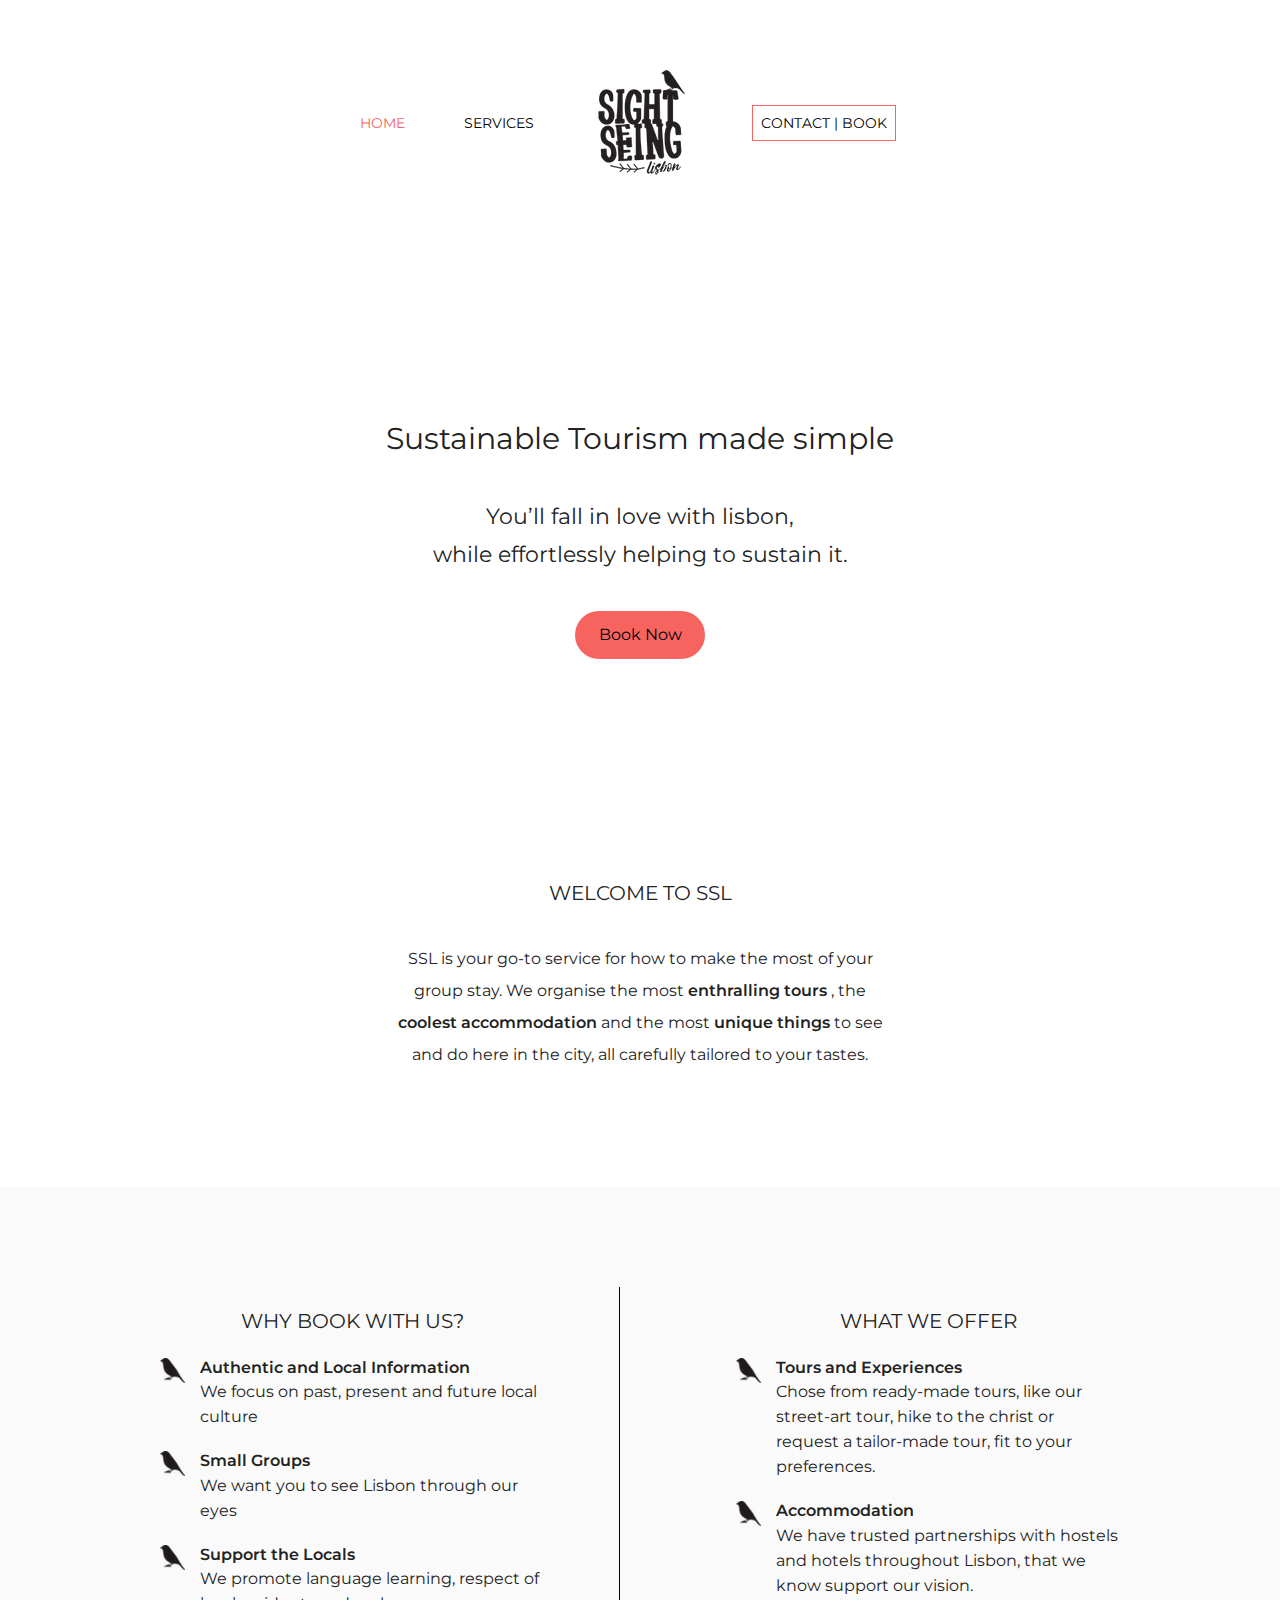
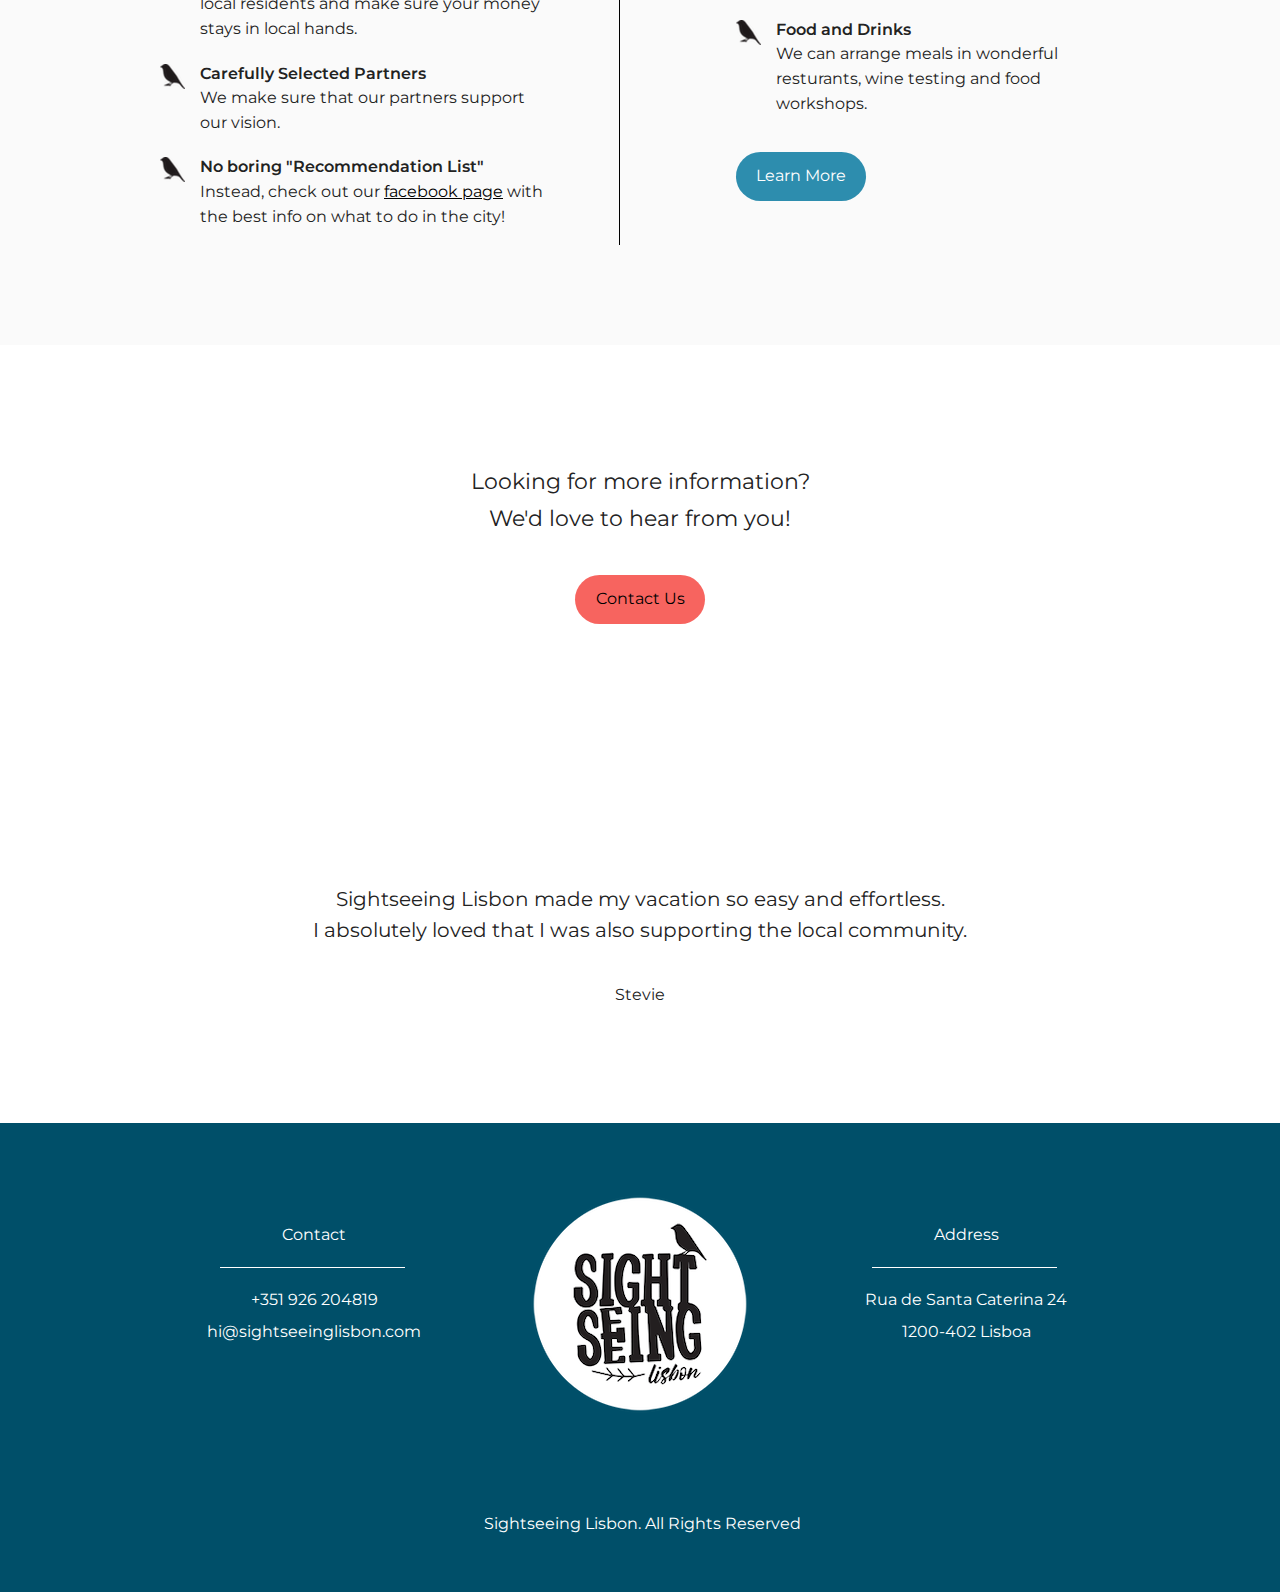
==== index.html @ 964df2d6 "added icons to unorderd lists and logo images" ====
<!doctype html>
<html class="no-js" lang="">

<head>
  <meta charset="utf-8">
  <title></title>
  <meta name="description" content="">
  <meta name="viewport" content="width=device-width, initial-scale=1">

  <link rel="manifest" href="site.webmanifest">
  <link rel="apple-touch-icon" href="icon.png">
  <!-- Place favicon.ico in the root directory -->

  <link rel="stylesheet" href="css/normalize.css">
  <link rel="stylesheet" href="css/main.css">

  <!-- Font Awesome -->
  <link rel="stylesheet" href="https://use.fontawesome.com/releases/v5.8.1/css/all.css" integrity="sha384-50oBUHEmvpQ+1lW4y57PTFmhCaXp0ML5d60M1M7uH2+nqUivzIebhndOJK28anvf" crossorigin="anonymous">

  <!-- Google Fonts -->
  <link href="https://fonts.googleapis.com/css?family=Montserrat" rel="stylesheet">

  <meta name="theme-color" content="#fafafa">
</head>

<body>
  <!--[if IE]>
    <p class="browserupgrade">You are using an <strong>outdated</strong> browser. Please <a href="https://browsehappy.com/">upgrade your browser</a> to improve your experience and security.</p>
  <![endif]-->



<div class="hero-area">

    <header class="mobile-header">
      <div class="content-wrapper">
        <figure>
        <a href="index.html">
          <img src="img/logo.png" alt="sightseeing-lisbon-logo">
        </a>
        </figure> 
        <div class="dropdown-menu">
          <input type="checkbox" id="menu"/>
          <label for="menu"><i class="fas fa-bars"></i></label>
        <nav class="menu-content">
          <ul>
            <li class="active"><a href="index.html">Home</a></li>
            <li><a href="services/index.html">Services</a></li>
            <li class="contact-book"><a href="contact/index.html">Contact | Book</a></li>
            <li class="social-icons"><a href="https://www.facebook.com/SSLisbon/" target="_blank"><i class="fab fa-facebook-square"></i></a> <a href="https://www.instagram.com/sightseeing_lisbon/" target="_blank"><i class="fab fa-instagram"></i></a></li>
          </ul>
        </nav>
      </div>
    </div>
    </header>

    <header class="desktop-header">
      <div class="content-wrapper">
      <nav>
        <ul>
          <li class="active"><a href="index.html">Home</a></li>
          <li><a href="services/index.html">Services</a></li>
          <figure>
          <li><a href="index.html"><img src="img/logo.png" alt="sightseeing-lisbon-logo"></a></li>
          </figure>
          <li class="contact-book"><a href="contact/index.html">Contact | Book</a></li>
          <li class="social-icons"><a href="https://www.facebook.com/SSLisbon/" target="_blank"><i class="fab fa-facebook-square"></i></a> <a href="https://www.instagram.com/sightseeing_lisbon/" target="_blank"><i class="fab fa-instagram"></i></a></li>
        </ul>
      </nav>
    </div>
    </header>

    <div class="hero-content">
      <div class="content-wrapper">
        <h1>Sustainable Tourism made simple </h1>
        <h2> You’ll fall in love with lisbon, </br> while effortlessly helping to sustain it.</h2>
        <a href="contact/index.html"><input type="button" class="contact-button" value="Book Now"></a>
      </div>
    </div>

</div> <!-- end of hero area -->


<main>

<section class="welcome">
  <div class="content-wrapper">
      <h3>Welcome to SSL</h3>
      <p>SSL is your go-to service for how to make the most of your group stay.
      We organise the most <span> enthralling tours </span>, the <span> coolest accommodation </span>
      and the most <span> unique things </span> to see and do here in the city,
      all carefully tailored to your tastes.
  </div>
</section>

<section class="about">
  <div class="content-wrapper">
    <div class="about-left">
      <h3>Why book with us?</h3>
      <ul class="about-features">
        <li class="bird-bullet">
          <h4>Authentic and Local Information</h4>
          <p>We focus on past, present and future local culture</p>
        </li>
        <li class="bird-bullet">
          <h4></span>Small Groups</h4>
          <p>We want you to see Lisbon through our eyes </p>
        </li>
        <li class="bird-bullet">
          <h4></span>Support the Locals</h4>
          <p>We promote language learning, respect of local residents and make sure your money stays in local hands. </p>
        </li>
        <li class="bird-bullet">
          <h4>Carefully Selected Partners</h4>
          <p>We make sure that our partners support our vision. </p>
        </li>
        <li class="bird-bullet">
          <h4>No boring "Recommendation List"</h4>
          <p>Instead, check out our <a href="https://www.facebook.com/SSLisbon/" target="_blank">facebook page</a> with the best info on what to do in the city! </p>
        </li>
      </ul> <!-- end of about features -->
    </div> <!-- end of about left side -->
    <div class="about-right">
      <h3>What we offer</h3>
      <div class="about-features">
        <div class="bird-bullet">
          <h4><span class="ssl-icon"></span>Tours and Experiences</h4>
          <p>Chose from ready-made tours, like our street-art tour, hike to the christ or
            request a tailor-made tour, fit to your preferences. </p>
        </div>
        <div class="bird-bullet">
          <h4><span class="ssl-icon"></span>Accommodation</h4>
          <p>We have trusted partnerships with hostels and hotels throughout Lisbon, that we know support our vision.   </p>
        </div>
        <div class="bird-bullet">
          <h4><span class="ssl-icon"></span>Food and Drinks</h4>
          <p>We can arrange meals in wonderful resturants, wine testing and food workshops. </p>
        </div>
      </div> <!-- end of about features -->
      <a href="services/index.html"><input type="button" class="more-button" value="Learn More"></a>
    </div> <!-- end of about right side -->
  </div> <!-- end of content wrapper -->
</section>

<section class="contact-us">
  <div class="content-wrapper">
    <h2>Looking for more information?</br>We'd love to hear from you!</h2>
    <a href="contact/index.html"><input type="button" class="contact-button" value="Contact Us"></a>
  </div>
</section>

<section class="review">
  <div class="content-wrapper">
    <p class="quotes"><i class="fas fa-quote-left"></i></p>
    <p>Sightseeing Lisbon made my vacation so easy and effortless. </br>
      I absolutely loved that I was also supporting the local community.</p>
    <p class="name">Stevie</p>
  </div>
</section>

</main>

  <footer>
    <div class="content-wrapper">
      <div class="footer-content">
        <address>
          <p> Contact </p>
          <div class="divider"></div>
          <p> +351 926 204819 </br> hi@sightseeinglisbon.com </br> <a href="https://www.facebook.com/SSLisbon/" target="_blank"><i class="fab fa-facebook-square"></i></a> <a href="https://www.instagram.com/sightseeing_lisbon/" target="_blank"><i class="fab fa-instagram"></i></a>
        </address>
        <figure>
          <img src="img/logoround.png" alt="ssl logo">
        </figure>
        <address>
          <p>Address</p>
          <div class="divider"></div>
          <p>Rua de Santa Caterina 24 </br> 1200-402 Lisboa</p>
        </address>
      </div> <!-- end of footer content -->
      <p><i class="far fa-copyright"></i>&nbsp;Sightseeing Lisbon. All Rights Reserved</p>
    </div> <!-- end of content wrapper -->
  </footer>


  <script src="js/vendor/modernizr-3.7.1.min.js"></script>
  <script src="https://code.jquery.com/jquery-3.3.1.min.js" integrity="sha256-FgpCb/KJQlLNfOu91ta32o/NMZxltwRo8QtmkMRdAu8=" crossorigin="anonymous"></script>
  <script>window.jQuery || document.write('<script src="js/vendor/jquery-3.3.1.min.js"><\/script>')</script>
  <script src="js/plugins.js"></script>
  <script src="js/main.js"></script>

  <!-- Google Analytics: change UA-XXXXX-Y to be your site's ID. -->
  <script>
    window.ga = function () { ga.q.push(arguments) }; ga.q = []; ga.l = +new Date;
    ga('create', 'UA-XXXXX-Y', 'auto'); ga('set','transport','beacon'); ga('send', 'pageview')
  </script>
  <script src="https://www.google-analytics.com/analytics.js" async defer></script>
</body>

</html>
---- css/main.css ----
/*! HTML5 Boilerplate v7.1.0 | MIT License | https://html5boilerplate.com/ */

/* main.css 1.0.0 | MIT License | https://github.com/h5bp/main.css#readme */
/*
 * What follows is the result of much research on cross-browser styling.
 * Credit left inline and big thanks to Nicolas Gallagher, Jonathan Neal,
 * Kroc Camen, and the H5BP dev community and team.
 */


/* ==========================================================================
   Base styles: opinionated defaults
   ========================================================================== */

   html {
    color: #222;
    font-size: 1em;
    line-height: 1.4;
}

/*
 * Remove text-shadow in selection highlight:
 * https://twitter.com/miketaylr/status/12228805301
 *
 * Vendor-prefixed and regular ::selection selectors cannot be combined:
 * https://stackoverflow.com/a/16982510/7133471
 *
 * Customize the background color to match your design.
 */

::-moz-selection {
    background: #b3d4fc;
    text-shadow: none;
}

::selection {
    background: #b3d4fc;
    text-shadow: none;
}

/*
 * A better looking default horizontal rule
 */

hr {
    display: block;
    height: 1px;
    border: 0;
    border-top: 1px solid #ccc;
    margin: 1em 0;
    padding: 0;
}

/*
 * Remove the gap between audio, canvas, iframes,
 * images, videos and the bottom of their containers:
 * https://github.com/h5bp/html5-boilerplate/issues/440
 */

audio,
canvas,
iframe,
img,
svg,
video {
    vertical-align: middle;
}

/*
 * Remove default fieldset styles.
 */

fieldset {
    border: 0;
    margin: 0;
    padding: 0;
}

/*
 * Allow only vertical resizing of textareas.
 */

textarea {
    resize: vertical;
}

/* ==========================================================================
   Browser Upgrade Prompt
   ========================================================================== */

.browserupgrade {
    margin: 0.2em 0;
    background: #ccc;
    color: #000;
    padding: 0.2em 0;
}




 /* ==========================================================================
   Author's custom styles
   ========================================================================== */


/** General Styles **/

html {
  font-size: 16px;
}

body {
  font-family: 'Montserrat', sans-serif;
  font-size: 1em;
}

ul {
list-style-type:;
}

a {
 text-decoration: none;
 color: #000;
}

h1 {
  font-size: 1.75em;
  font-weight: normal;

}

h2 {
  font-size: 1.25em;
  font-weight: normal;
  line-height: 1.6875;
}

h3 {
  font-size: 1.125em;
  text-transform: uppercase;
  font-weight: normal;
}

h4 {
  font-size: 1em;
  font-weight: 600;
}

p {
  font-size: 1em;
  line-height: 1.5625;
}

address {
  font-style: normal;
}

.content-wrapper {
  width: 90%;
  margin: 50px 0;
}

.about,
.services,
.send-request,
.contact-information,
.tours-left {
  background: #fafafa;
}


.fa-facebook-square {
  margin-right: 5px;
}

/* Buttons */

.more-button {
  width: 130px;
  padding: 15px 0;
  margin-top: 20px;
  background-color: #2D8DAE;
  font-size: 1em;
  color: #fff;
  border: none;
  text-align: center;
  border-radius: 50px;
  cursor: pointer;
}

.contact-button {
  width: 130px;
  padding: 15px 0;
  margin-top: 20px;
  background-color: #F7645F;
  font-size: 1em;
  color: #000;
  border: none;
  text-align: center;
  border-radius: 50px;
  cursor: pointer;
}

/* -------------------- Base Header - Footer Styles -------------------- */

/* Header */

header {
  font-size: .875em;
  text-transform: uppercase;
}

.active a {
  color: #F7645F;
}

.contact-book a {
  border: .5px solid #F7645F;
  padding: 5px;
}

/* Mobile Header - Toggle Menu */


.mobile-header {
  display: flex;
  justify-content: center;
}

.mobile-header .content-wrapper {
  display: flex;
  justify-content: space-between;
  align-items: flex-start;
  flex-flow: row nowrap;
  width: 90%;
  margin-top:10px;
}

.menu-content {
  max-height: 0;
  overflow: hidden;
}

.dropdown-menu {
  width: 300px;
  text-align: right;
  padding-right: 40px;
}

.dropdown-menu ul {
  list-style-type: none;
  padding: 0;
  padding-right: 40px;
}

.dropdown-menu li {
  display:block;
  padding: 10px;
}

.dropdown-menu a {
  text-decoration: none;
}

.dropdown-menu label{
  font-size: 1.5em;
  margin-top: 40px;
  margin-right: 40px;
  display: block;
  cursor: pointer;
}

input#menu {
  display: none;
}

 /* Toggle Effect */

 input:checked ~ .menu-content {
   max-height: 100%;
 }


/* Desktop Header */

.desktop-header {
  display: none;
}

/* Footer */

footer figure {
  display: none;
}

footer {
  display: flex;
  justify-content: center;
  background-color: #004F69;

}

footer .content-wrapper {
  text-align: center;
  display: flex;
  align-items: center;
  flex-direction: column;
  margin: 40px 0;
}


footer .content-wrapper .footer-content {
  padding-bottom: 50px;
}

footer .content-wrapper p,
footer .content-wrapper i {
  color: #fff;
}

footer .content-wrapper address {
  margin-bottom: 40px;
}

footer .content-wrapper address p {
  line-height: 2;
}

footer .content-wrapper .footer-content .divider {
  background: #fff;
  height: 1px;
  width: 55%;
  margin-left: 47px;
}



/* -------------------- Mobile Styles - Homepage -------------------- */

/* Hero Area */

.hero-area {

}

.hero-area .hero-content{
  display: flex;
  justify-content: center;
}

.hero-area .hero-content .content-wrapper {
  display: flex;
  justify-content: center;
  align-items: center;
  flex-direction: column;
  text-align: center;
}

/* Welcome Area */


.welcome {
  display: flex;
  justify-content: center;
}

.welcome .content-wrapper {
  display: flex;
  justify-content: center;
  align-items: center;
  flex-flow: row wrap;
  text-align: center;
}

.welcome p {
  font-size: 1em;
  line-height: 2;
}

.welcome p span {
  font-weight: 600;
}

/* About */

.about {
  display: flex;
  justify-content: center;
}

.about .content-wrapper {
  display: flex;
  justify-content: center;
  align-items: flex-start;
  flex-flow: row wrap;
}

.about-features {
  padding-left: 0;
}
.about h3 {
  text-align: center;
}

.about h4 {
  margin-bottom: 0;
}

.about p {
  margin-top: 0;
}

.about p a {
  text-decoration: underline;
}

.about ul {
  list-style-type: none;
}

.about .bird-bullet {
  background: url("../img/ssl-icon.png") no-repeat left 1px;
  padding-left: 40px;
}

/* Contac Us */

.contact-us {
  display: flex;
  justify-content: center;
}

.contact-us .content-wrapper {
  display: flex;
  align-items: center;
  flex-flow: column;
  text-align: center;
}


/* Review */

.review {
  display: flex;
  justify-content: center;
}

.review .content-wrapper{
  display: flex;
  align-items: center;
  flex-flow: column wrap;
  text-align: center;
}

.review .name {
  font-size: .9em;
}

/* ==========================================================================
  Services Page
  ========================================================================== */

  /* Top Section GENERAL*/

.introduction {
  display: flex;
  justify-content: center;
}

.introduction .content-wrapper {
  display: flex;
  justify-content: center;
  align-items: center;
  flex-flow: column;
  text-align: center;
}

.introduction p,
.introduciton h3 {
  line-height: 2em;
}

  /* Top Section Services */

.introduction .content-wrapper h3,
.introduction .content-wrapper p {
  margin: 0;
}

.introduction .content-wrapper p span {
  font-weight: 600;
}


/* Services */

.services {
  display: flex;
  justify-content: center;
}

.services .content-wrapper {
  display: flex;
  justify-content: flex-start;
  align-items: flex-start;
  flex-direction: column;
}

/* Tours & Experiences */

#tours-start {
  text-align: center;
  margin-top: 50px;
}

.tours {
  display: flex;
  justify-content: center;
}

.tours .tour-features {
  display: flex;
  flex-flow: row wrap;
}

.tours .features-item {
  width: 100%;
}

.tours .features-item ul {
  margin-left: -20px;
}

/* Send Request */

.send-request {
  display: flex;
  justify-content: center;
  margin-bottom: 100px;
}

.send-request .content-wrapper {
  display: flex;
  justify-content: center;
  align-items: center;
  flex-direction: column;
  text-align: center;
  line-height: 2em;
}

.send-request h3 {
  text-transform: none;
}

  /* ==========================================================================
    Contact Page
    ========================================================================== */

/* Top Section */

.introduction .content-wrapper .contact-cta p {
  margin-bottom: 40px;
}


.introduction .content-wrapper .contact-instructions {
  text-align: left;
}

.introduction .content-wrapper .contact-instructions p {
  font-weight: 600;
  line-height: normal;
}

/* Contact Information */

.contact-information {
  display: flex;
  justify-content: center;
  margin-bottom: 100px;
}
.contact-information .content-wrapper {
  display: flex;
  justify-content: center;
  align-items: center;
  flex-direction: column;

}

.contact-information address {
}

address .mail,
address .social {
  text-align: center;
  margin-bottom: 20px;
}

address .phone {
  text-align: center;

}

address .contact-divider {
    background: black;
    height: 1px;
    width: 50%;
    margin: 10px 0 20px 0;

}




 /* ==========================================================================
   Helper classes
   ========================================================================== */

/*
 * Hide visually and from screen readers
 */

 .hidden {
  display: none !important;
}

/*
* Hide only visually, but have it available for screen readers:
* https://snook.ca/archives/html_and_css/hiding-content-for-accessibility
*
* 1. For long content, line feeds are not interpreted as spaces and small width
*    causes content to wrap 1 word per line:
*    https://medium.com/@jessebeach/beware-smushed-off-screen-accessible-text-5952a4c2cbfe
*/

.visuallyhidden {
  border: 0;
  clip: rect(0 0 0 0);
  height: 1px;
  margin: -1px;
  overflow: hidden;
  padding: 0;
  position: absolute;
  width: 1px;
  white-space: nowrap; /* 1 */
}

/*
* Extends the .visuallyhidden class to allow the element
* to be focusable when navigated to via the keyboard:
* https://www.drupal.org/node/897638
*/

.visuallyhidden.focusable:active,
.visuallyhidden.focusable:focus {
  clip: auto;
  height: auto;
  margin: 0;
  overflow: visible;
  position: static;
  width: auto;
  white-space: inherit;
}

/*
* Hide visually and from screen readers, but maintain layout
*/

.invisible {
  visibility: hidden;
}

/*
* Clearfix: contain floats
*
* For modern browsers
* 1. The space content is one way to avoid an Opera bug when the
*    `contenteditable` attribute is included anywhere else in the document.
*    Otherwise it causes space to appear at the top and bottom of elements
*    that receive the `clearfix` class.
* 2. The use of `table` rather than `block` is only necessary if using
*    `:before` to contain the top-margins of child elements.
*/

.clearfix:before,
.clearfix:after {
  content: " "; /* 1 */
  display: table; /* 2 */
}

.clearfix:after {
  clear: both;
}


/* ==========================================================================
   EXAMPLE Media Queries for Responsive Design.
   These examples override the primary ('mobile first') styles.
   Modify as content requires.
   ========================================================================== */



   @media only screen and (min-width: 768px) {

   /*General Styles*/

.mobile-header {
  display: none;
}

.content-wrapper {
  max-width: 640px;
  margin: 100px 0;
}

.desktop-header {
  display: flex;
  justify-content: center;
}

.desktop-header .content-wrapper nav ul {
  list-style-type: none;
  display: flex;
  justify-content: space-between;
}

.contact-book a {
  padding: 8px;
}

header nav ul figure{
  margin: -50px 0 0 0;
}

footer figure {
  display: flex;
  width: 10%;
  justify-content: center;
}

footer .content-wrapper .footer-content {
  display: flex;
  flex-direction: row;
  justify-content: space-between;
  width: 100%;
}

footer .content-wrapper address {
  margin-bottom: 0;
  width: 35%;
}

    /* Welcome Area */

.welcome .content-wrapper {
  width: 60%;
}

.about .content-wrapper {
  justify-content: space-between;
}

    /* About */

.about .content-wrapper .about-left,
.about .content-wrapper .about-right {
  width: 40%;
}

.about .content-wrapper .about-left {
  border-right: 1px solid black;
  padding-right: 55px;
}



/* ==========================================================================
  Services Page
========================================================================== */


/* Introduction */

.introduction .content-wrapper {
   width: 60%;
}

/* Tours & Experiences */

.tours .content-wrapper {
  display: flex;
  justify-content: space-between;
  align-items: center;
  flex-flow: row;
  margin: 50px;
}

.tours-left .content-wrapper figure {
  order: 2;
}

.tours .content-wrapper figure {
  width: 50%;
}

.tours .content-wrapper .tour-description {
  width: 50%;
}



/* ==========================================================================
  Contact Page
========================================================================== */


/* Contact Information */

.contact-information .content-wrapper {
  justify-content: space-between;
  align-items: center;
  flex-direction: row;
}


address .mail,
address .social,
address .phone {
  display: flex;
  justify-content: center;
  align-items: center;
  flex-direction: column;
  margin: 0;
  width: 33%;
}

address .mail,
address .social {
  border-right: 1px solid black;
}

address .mail p {
  font-size: .8em;
}

address .contact-divider {
  display: none;
}


}

   @media only screen and (min-width: 1200px) {

/* General */

   .content-wrapper {
     max-width: 960px;
   }


   h1 {
     font-size: 1.875em;
   }

   h2 {
     font-size: 1.375em;
   }

   h3 {
     font-size: 1.25em;
   }

   /*Header*/

   .desktop-header .content-wrapper {
     width: 50%;
   }

   /* Footer */

   footer figure {
     width: 30%;
   }

   footer .content-wrapper address {
     margin-top: 40px;
   }

   footer .content-wrapper .footer-content .divider {
     background: #fff;
     height: 1px;
     width: 60%;
     margin-left: 60px;
   }


  /* Welcome Area */

  .welcome .content-wrapper {
    width: 40%;
  }


  /* about */


.about .content-wrapper .about-left {
  border-right: 1px solid black;
  padding-right: 75px;
}


 /*Contact Us */

 .contact-us h2 {
   font-size: 1.375em;
 }

  /*Review */

  .review p {
    font-size: 1.25em;
  }

  .review .name {
    font-size: 1em;
  }

/* ==========================================================================
  Services Page
  ========================================================================== */

  /* Introduction */

  .introduction .content-wrapper {
     width: 40%;
  }

  .introduciton p,
  .introduction h3 {
    line-height: 2em;
  }

  .tours .features-item {
    width: 30%;
  }


  /* ==========================================================================
    Contact Page
  ========================================================================== */

  address .mail p {
    font-size: 1em;
  }













   }














@media print,
       (-webkit-min-device-pixel-ratio: 1.25),
       (min-resolution: 1.25dppx),
       (min-resolution: 120dpi) {
    /* Style adjustments for high resolution devices */
}


/* ==========================================================================
   Print styles.
   Inlined to avoid the additional HTTP request:
   https://www.phpied.com/delay-loading-your-print-css/
   ========================================================================== */

   @media print {
    *,
    *:before,
    *:after {
        background: transparent !important;
        color: #000 !important; /* Black prints faster */
        -webkit-box-shadow: none !important;
        box-shadow: none !important;
        text-shadow: none !important;
    }

    a,
    a:visited {
        text-decoration: underline;
    }

    a[href]:after {
        content: " (" attr(href) ")";
    }

    abbr[title]:after {
        content: " (" attr(title) ")";
    }

    /*
     * Don't show links that are fragment identifiers,
     * or use the `javascript:` pseudo protocol
     */

    a[href^="#"]:after,
    a[href^="javascript:"]:after {
        content: "";
    }

    pre {
        white-space: pre-wrap !important;
    }
    pre,
    blockquote {
        border: 1px solid #999;
        page-break-inside: avoid;
    }

    /*
     * Printing Tables:
     * http://css-discuss.incutio.com/wiki/Printing_Tables
     */

    thead {
        display: table-header-group;
    }

    tr,
    img {
        page-break-inside: avoid;
    }

    p,
    h2,
    h3 {
        orphans: 3;
        widows: 3;
    }

    h2,
    h3 {
        page-break-after: avoid;
    }
}
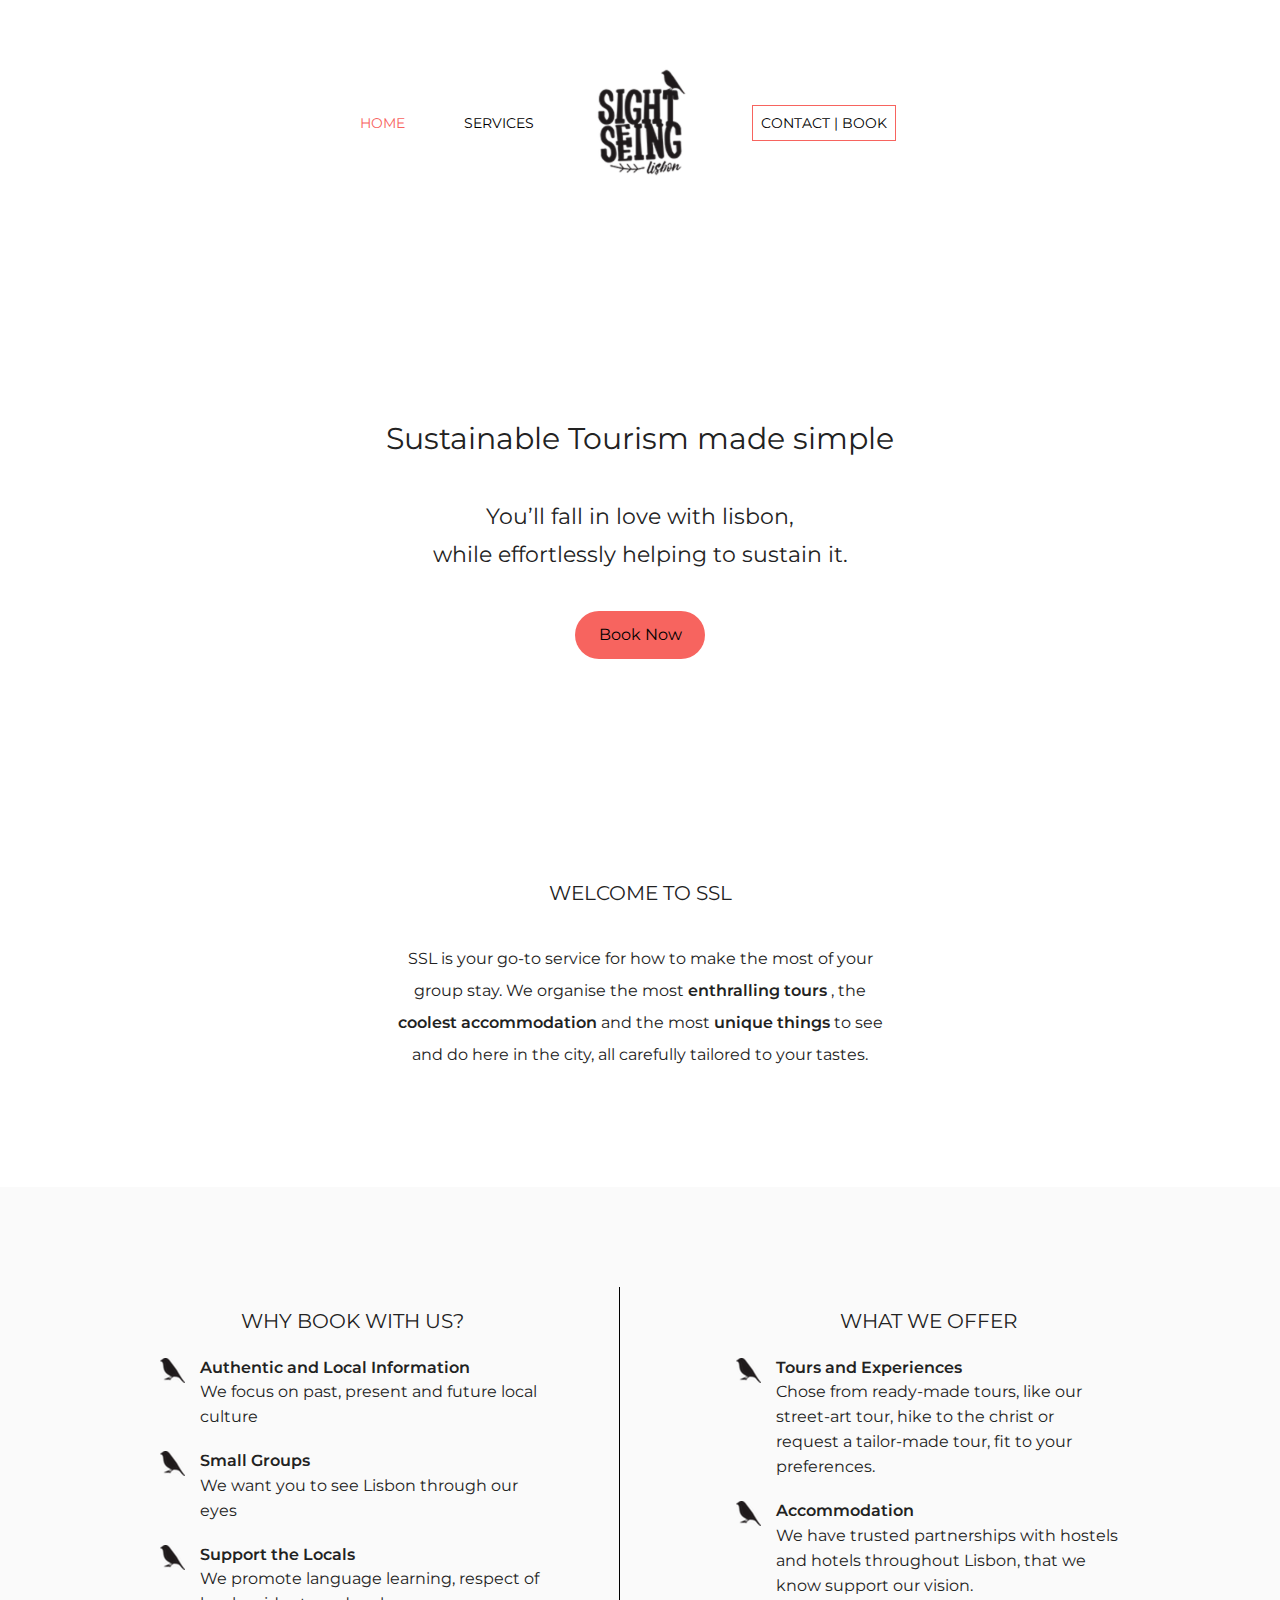
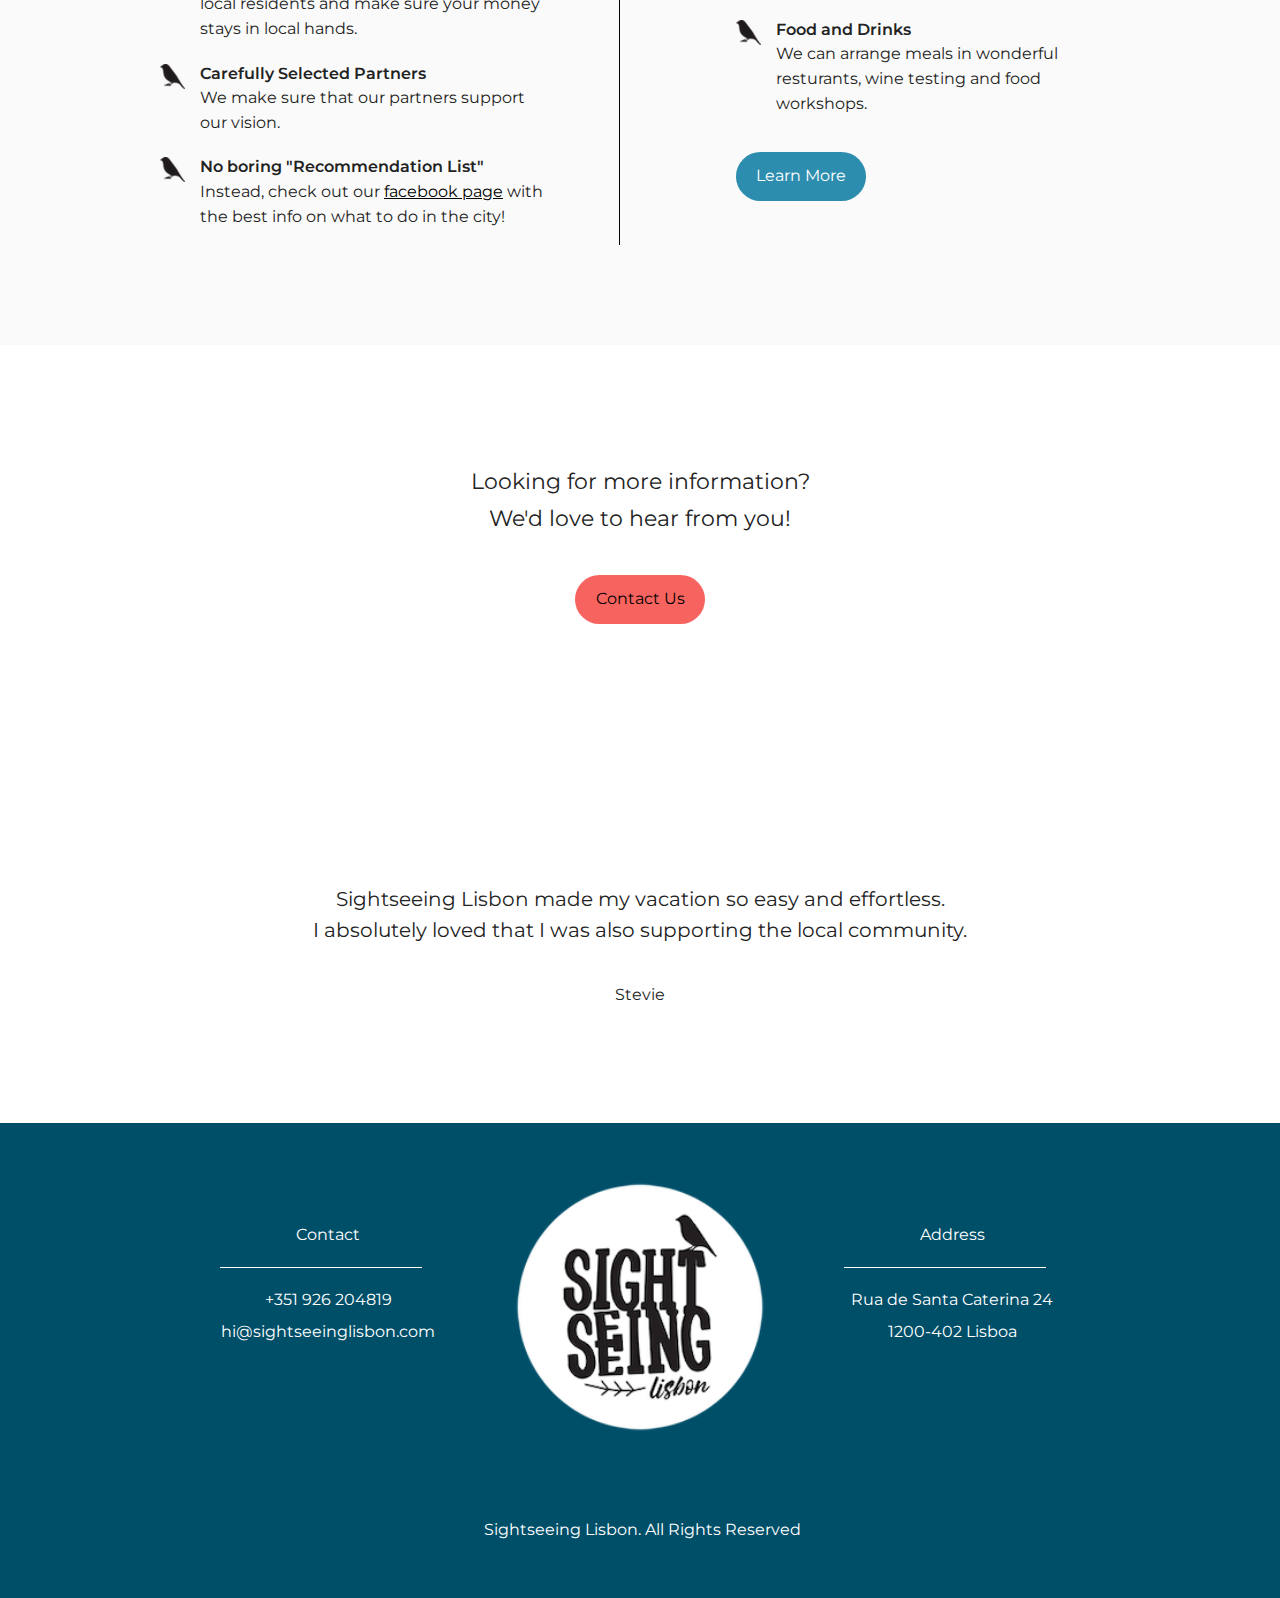
==== commit 6e936cf3: "added images on services page" ====
--- a/index.html
+++ b/index.html
@@ -34,11 +34,9 @@
 
     <header class="mobile-header">
       <div class="content-wrapper">
-        <figure>
         <a href="index.html">
           <img src="img/logo.png" alt="sightseeing-lisbon-logo">
         </a>
-        </figure> 
         <div class="dropdown-menu">
           <input type="checkbox" id="menu"/>
           <label for="menu"><i class="fas fa-bars"></i></label>
@@ -60,9 +58,7 @@
         <ul>
           <li class="active"><a href="index.html">Home</a></li>
           <li><a href="services/index.html">Services</a></li>
-          <figure>
           <li><a href="index.html"><img src="img/logo.png" alt="sightseeing-lisbon-logo"></a></li>
-          </figure>
           <li class="contact-book"><a href="contact/index.html">Contact | Book</a></li>
           <li class="social-icons"><a href="https://www.facebook.com/SSLisbon/" target="_blank"><i class="fab fa-facebook-square"></i></a> <a href="https://www.instagram.com/sightseeing_lisbon/" target="_blank"><i class="fab fa-instagram"></i></a></li>
         </ul>
--- a/css/main.css
+++ b/css/main.css
@@ -168,6 +168,13 @@
   background: #fafafa;
 }
 
+img {
+  width: 100%;
+}
+
+figure {
+  margin:0;
+}
 
 .fa-facebook-square {
   margin-right: 5px;
@@ -233,7 +240,8 @@
   align-items: flex-start;
   flex-flow: row nowrap;
   width: 90%;
-  margin-top:10px;
+  margin-top:30px;
+  margin-bottom: 30px;
 }
 
 .menu-content {
@@ -251,6 +259,7 @@
   list-style-type: none;
   padding: 0;
   padding-right: 40px;
+  width: 100%;
 }
 
 .dropdown-menu li {
@@ -264,8 +273,8 @@
 
 .dropdown-menu label{
   font-size: 1.5em;
-  margin-top: 40px;
-  margin-right: 40px;
+  margin-top: 30px;
+  margin-right: 10px;
   display: block;
   cursor: pointer;
 }
@@ -278,6 +287,11 @@
 
  input:checked ~ .menu-content {
    max-height: 100%;
+ }
+
+ .mobile-header img {
+   width: 70px;
+   margin-left: 40px;
  }
 
 
@@ -491,7 +505,6 @@
   font-weight: 600;
 }
 
-
 /* Services */
 
 .services {
@@ -506,6 +519,14 @@
   flex-direction: column;
 }
 
+.services figure {
+  width: 100%;
+  display: flex;
+  justify-content: center;
+  align-items: center;
+  margin-top: 50px;
+}
+
 /* Tours & Experiences */
 
 #tours-start {
@@ -529,6 +550,13 @@
 
 .tours .features-item ul {
   margin-left: -20px;
+}
+
+.tours figure {
+  display: flex;
+  justify-content: center;
+  align-items: center;
+  width: 100%;
 }
 
 /* Send Request */
@@ -729,14 +757,14 @@
   padding: 8px;
 }
 
-header nav ul figure{
-  margin: -50px 0 0 0;
+.desktop-header img{
+  width: 100px;
+  margin-top: -50px;
 }
 
 footer figure {
-  display: flex;
-  width: 10%;
-  justify-content: center;
+  display: flex; 
+  width: 30%;
 }
 
 footer .content-wrapper .footer-content {
@@ -786,27 +814,35 @@
    width: 60%;
 }
 
+/* Services */
+
+.services figure {
+  width: 50%;
+}
+
 /* Tours & Experiences */
 
 .tours .content-wrapper {
   display: flex;
   justify-content: space-between;
-  align-items: center;
-  flex-flow: row;
+  align-items: flex-start;
+  flex-flow: row wrap;
   margin: 50px;
+}
+
+.tours .content-wrapper figure {
+  width: 45%;
+  margin-top: 18px;
 }
 
 .tours-left .content-wrapper figure {
   order: 2;
 }
 
-.tours .content-wrapper figure {
-  width: 50%;
-}
-
 .tours .content-wrapper .tour-description {
   width: 50%;
 }
+
 
 
 
@@ -876,6 +912,10 @@
 
    .desktop-header .content-wrapper {
      width: 50%;
+   }
+
+   header figure {
+     width: 15%;
    }
 
    /* Footer */
@@ -943,10 +983,22 @@
     line-height: 2em;
   }
 
+  .services .content-wrapper {
+    flex-direction: row;
+    justify-content: space-between;
+  }
+
+  .services .services-item {
+    width: 30%;
+  }
+
+  .services figure {
+    width: 100%;
+  }
+
   .tours .features-item {
     width: 30%;
   }
-
 
   /* ==========================================================================
     Contact Page
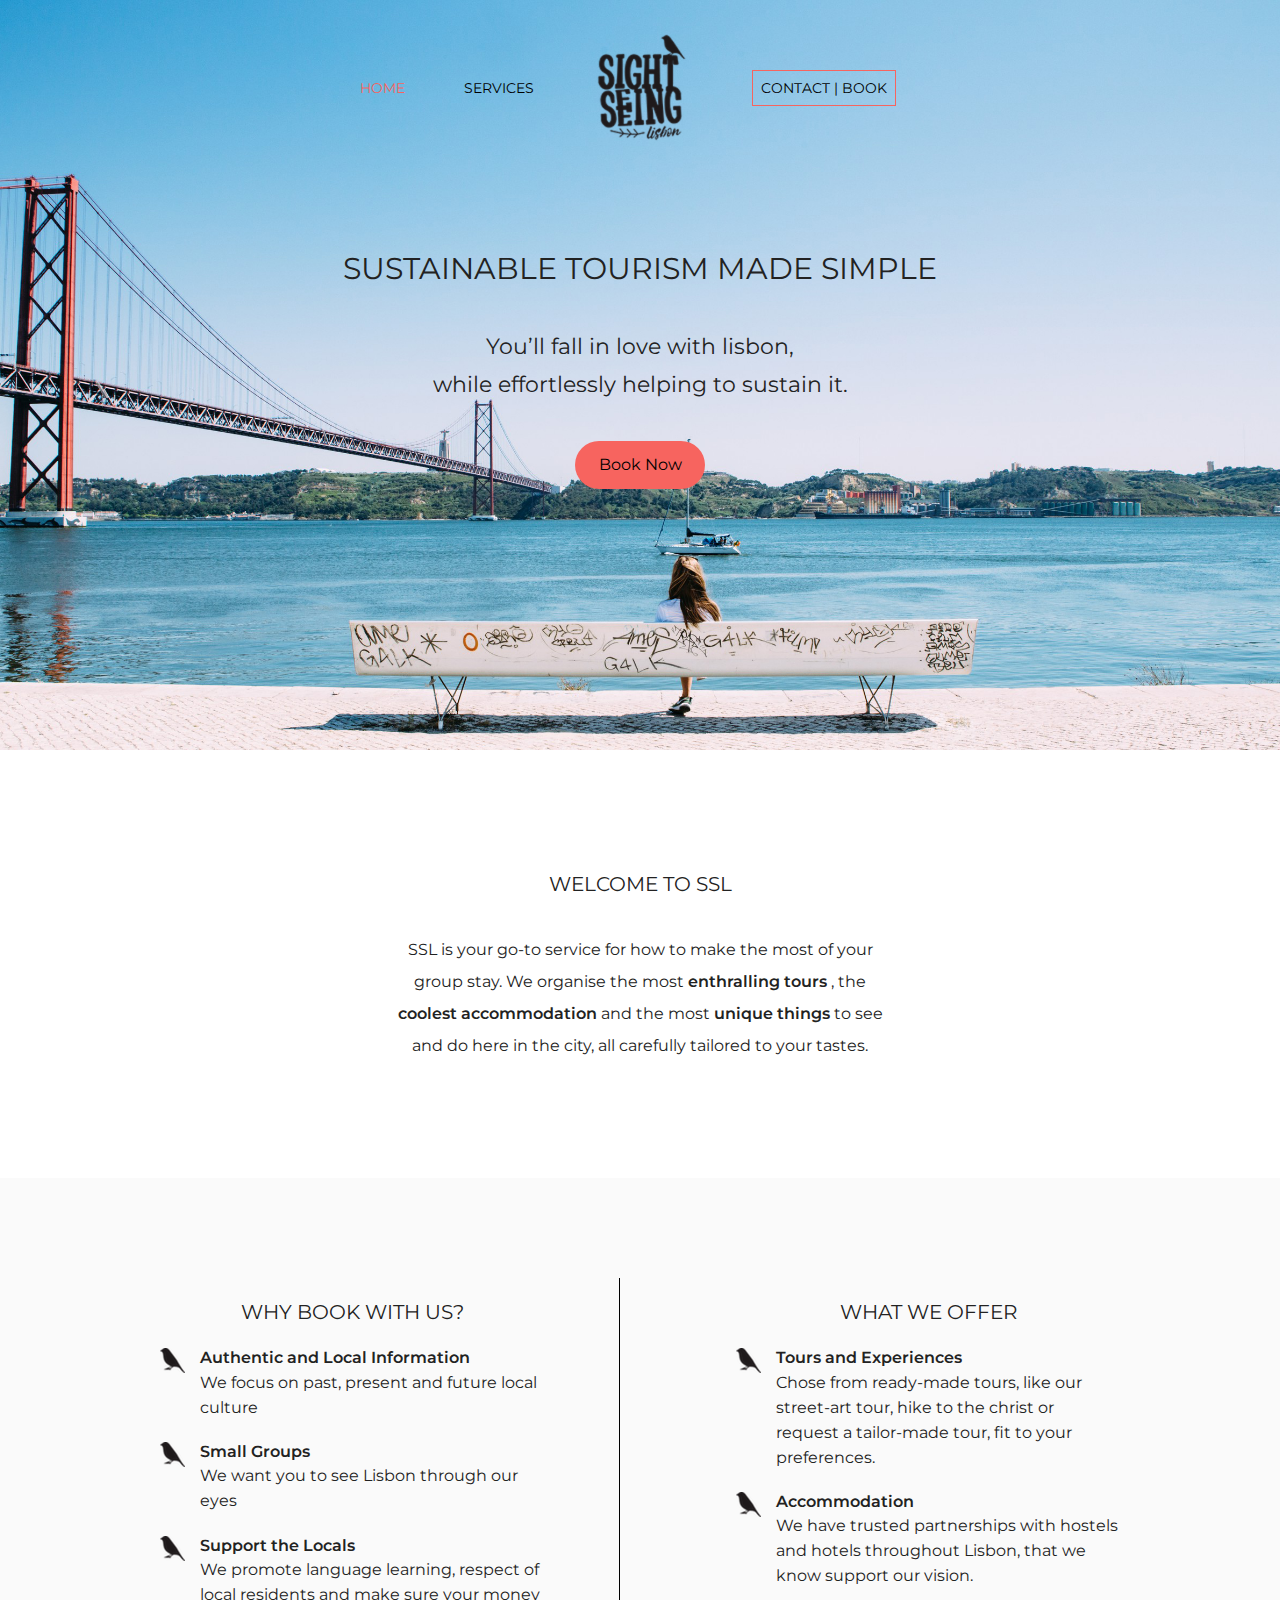
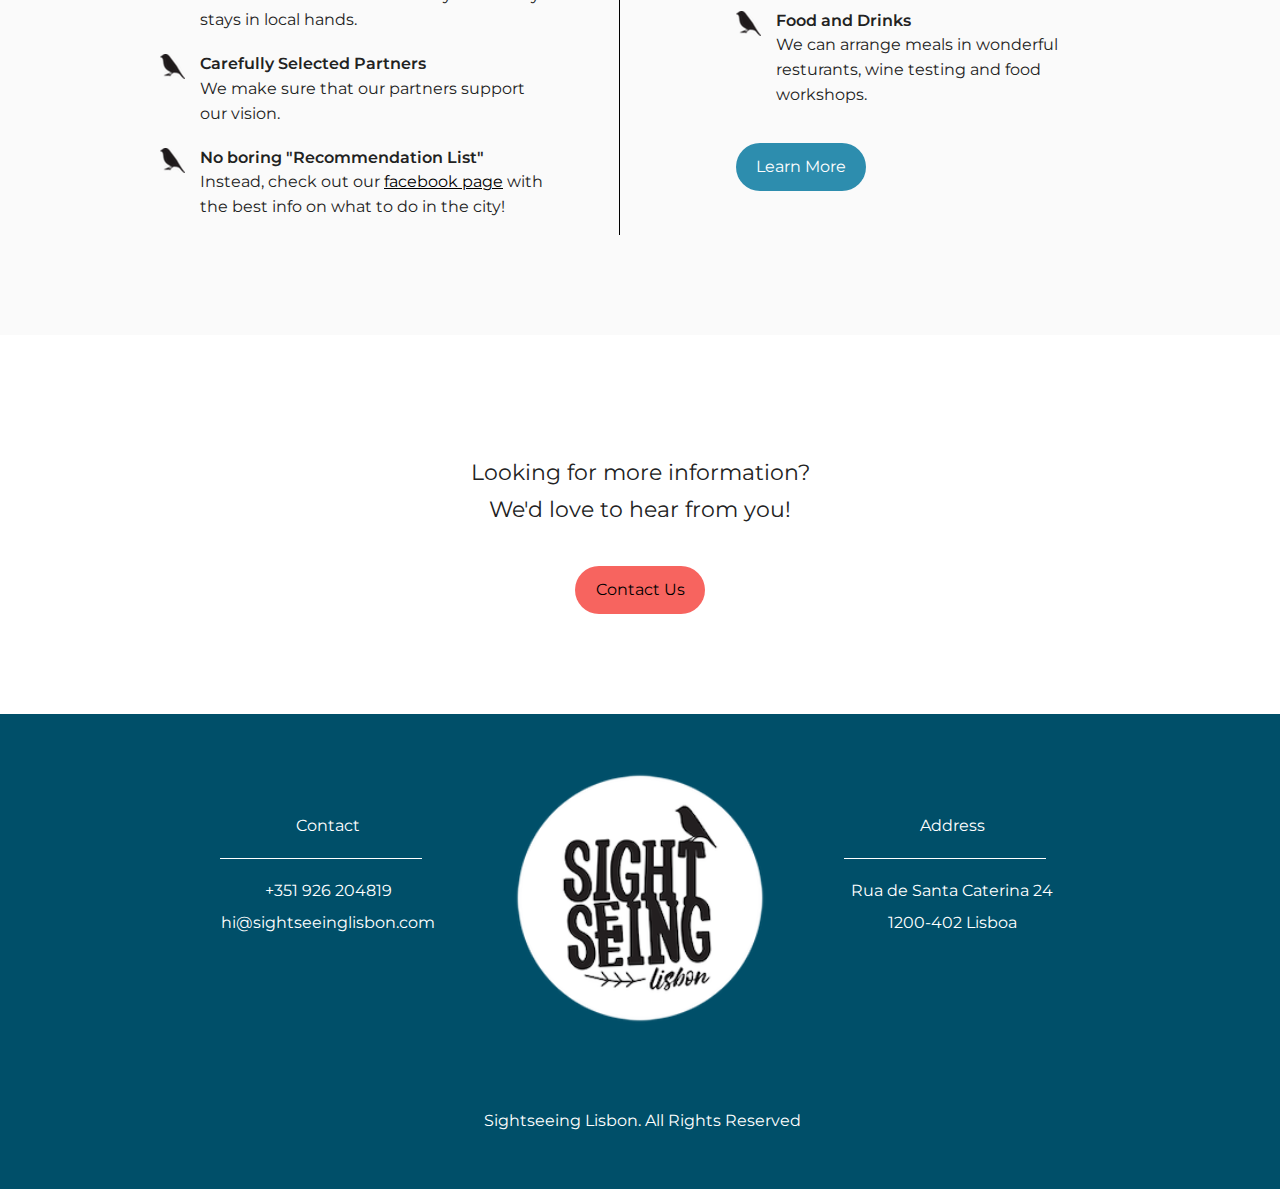
==== commit 1300d127: "added contact form" ====
--- a/index.html
+++ b/index.html
@@ -145,6 +145,8 @@
   </div>
 </section>
 
+<!-- Review Section (to be added later)
+
 <section class="review">
   <div class="content-wrapper">
     <p class="quotes"><i class="fas fa-quote-left"></i></p>
@@ -153,6 +155,8 @@
     <p class="name">Stevie</p>
   </div>
 </section>
+
+--> 
 
 </main>
 
--- a/css/main.css
+++ b/css/main.css
@@ -126,6 +126,7 @@
 h1 {
   font-size: 1.75em;
   font-weight: normal;
+  text-transform: uppercase;
 
 }
 
@@ -178,6 +179,11 @@
 
 .fa-facebook-square {
   margin-right: 5px;
+}
+
+.fa-facebook-square,
+.fa-instagram {
+  font-size: 1.3em;
 }
 
 /* Buttons */
@@ -241,7 +247,7 @@
   flex-flow: row nowrap;
   width: 90%;
   margin-top:30px;
-  margin-bottom: 30px;
+  margin-bottom: 50px;
 }
 
 .menu-content {
@@ -354,7 +360,9 @@
 /* Hero Area */
 
 .hero-area {
-
+  background: url("../img/hero-background.jpg") center no-repeat #fafafa;
+  background-size: cover;
+  height: 750px;
 }
 
 .hero-area .hero-content{
@@ -363,6 +371,7 @@
 }
 
 .hero-area .hero-content .content-wrapper {
+  margin-top: 0;
   display: flex;
   justify-content: center;
   align-items: center;
@@ -487,6 +496,10 @@
   align-items: center;
   flex-flow: column;
   text-align: center;
+  background-color: #fff;
+  margin-top: -100px;
+  padding: 15px;
+  width: 70%;
 }
 
 .introduction p,
@@ -496,6 +509,12 @@
 
   /* Top Section Services */
 
+.header-picture-services {
+  background: url("../img/services-background.jpg") center no-repeat;
+  background-size: cover;
+  height: 520px;
+  }
+
 .introduction .content-wrapper h3,
 .introduction .content-wrapper p {
   margin: 0;
@@ -586,10 +605,15 @@
 
 /* Top Section */
 
+.header-picture-contact {
+  background: url("../img/contact-background.jpg") center no-repeat;
+  background-size: cover;
+  height: 520px;
+}
+
 .introduction .content-wrapper .contact-cta p {
   margin-bottom: 40px;
 }
-
 
 .introduction .content-wrapper .contact-instructions {
   text-align: left;
@@ -605,7 +629,6 @@
 .contact-information {
   display: flex;
   justify-content: center;
-  margin-bottom: 100px;
 }
 .contact-information .content-wrapper {
   display: flex;
@@ -636,6 +659,53 @@
     margin: 10px 0 20px 0;
 
 }
+
+/* Contact Form */
+
+.contact-form {
+  display: flex;
+  justify-content: center;
+}
+
+.contact-form form {
+  display: flex;
+  align-items: center;
+  justify-content: center;
+  flex-direction: column;
+}
+
+.contact-form .user-data {
+  display: flex;
+  flex-flow: row wrap;
+  justify-content: space-between;
+  width: 100%;
+  padding-bottom: 10px;
+}
+
+.contact-form .user-data .field-email,
+.contact-form .user-data .field-name {
+  width: 99.5%;
+  padding-bottom: 10px;
+}
+
+.contact-form .message {
+  width: 100%;
+}
+
+.contact-form .user-data input {
+  width: 100%;
+}
+
+.contact-form textarea {
+  width: 100%;
+  height: 250px;
+}
+
+.contact-form .content-wrapper .form-button,
+.contact-form .content-wrapper h3 {
+  text-align: center;
+}
+
 
 
 
@@ -747,6 +817,10 @@
   justify-content: center;
 }
 
+.desktop-header .content-wrapper {
+  margin: 65px 0 30px 0;
+}
+
 .desktop-header .content-wrapper nav ul {
   list-style-type: none;
   display: flex;
@@ -763,7 +837,7 @@
 }
 
 footer figure {
-  display: flex; 
+  display: flex;
   width: 30%;
 }
 
@@ -778,6 +852,14 @@
   margin-bottom: 0;
   width: 35%;
 }
+
+ /**** HOMEPAGE ****/
+
+/* Hero Area */
+
+ .hero-area .desktop-header {
+   margin-bottom: 35px;
+ }
 
     /* Welcome Area */
 
@@ -882,6 +964,11 @@
 
 address .contact-divider {
   display: none;
+}
+
+.contact-form .user-data .field-email,
+.contact-form .user-data .field-name {
+  width: 49%;
 }
 
 
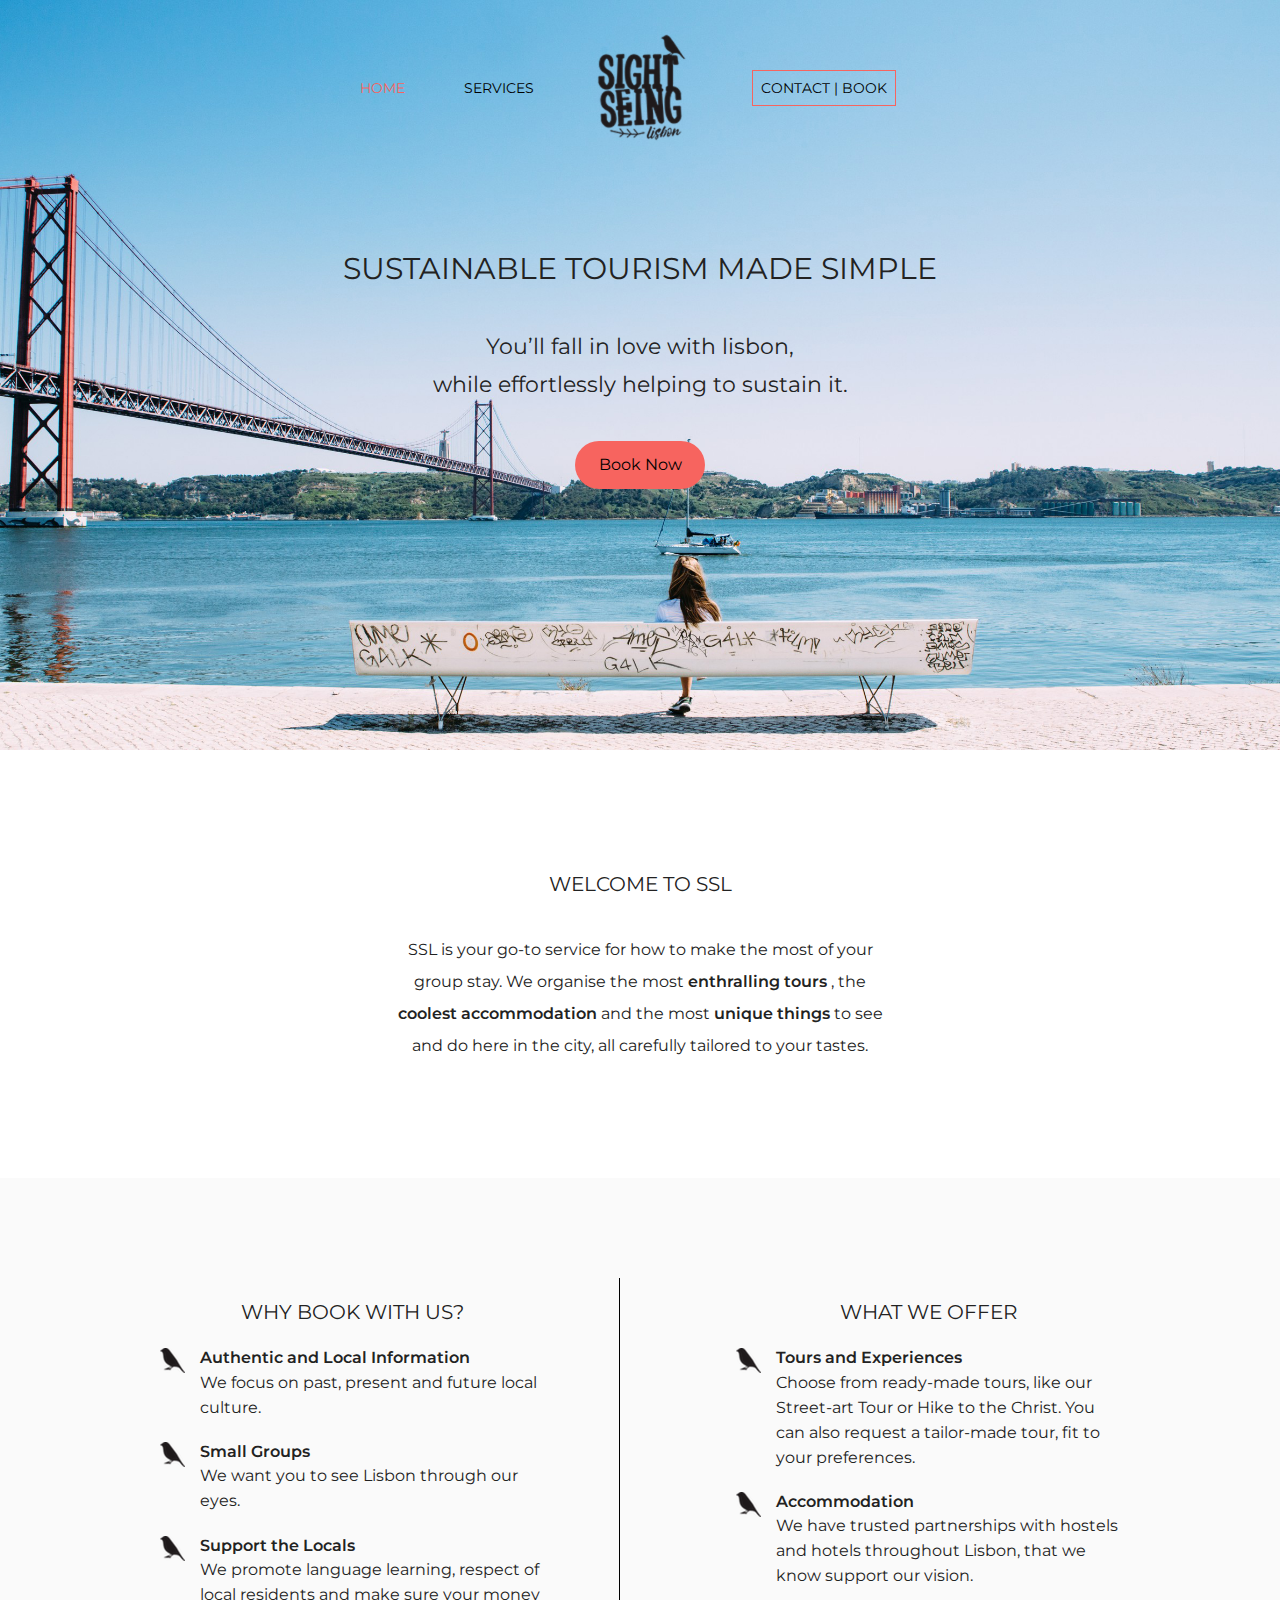
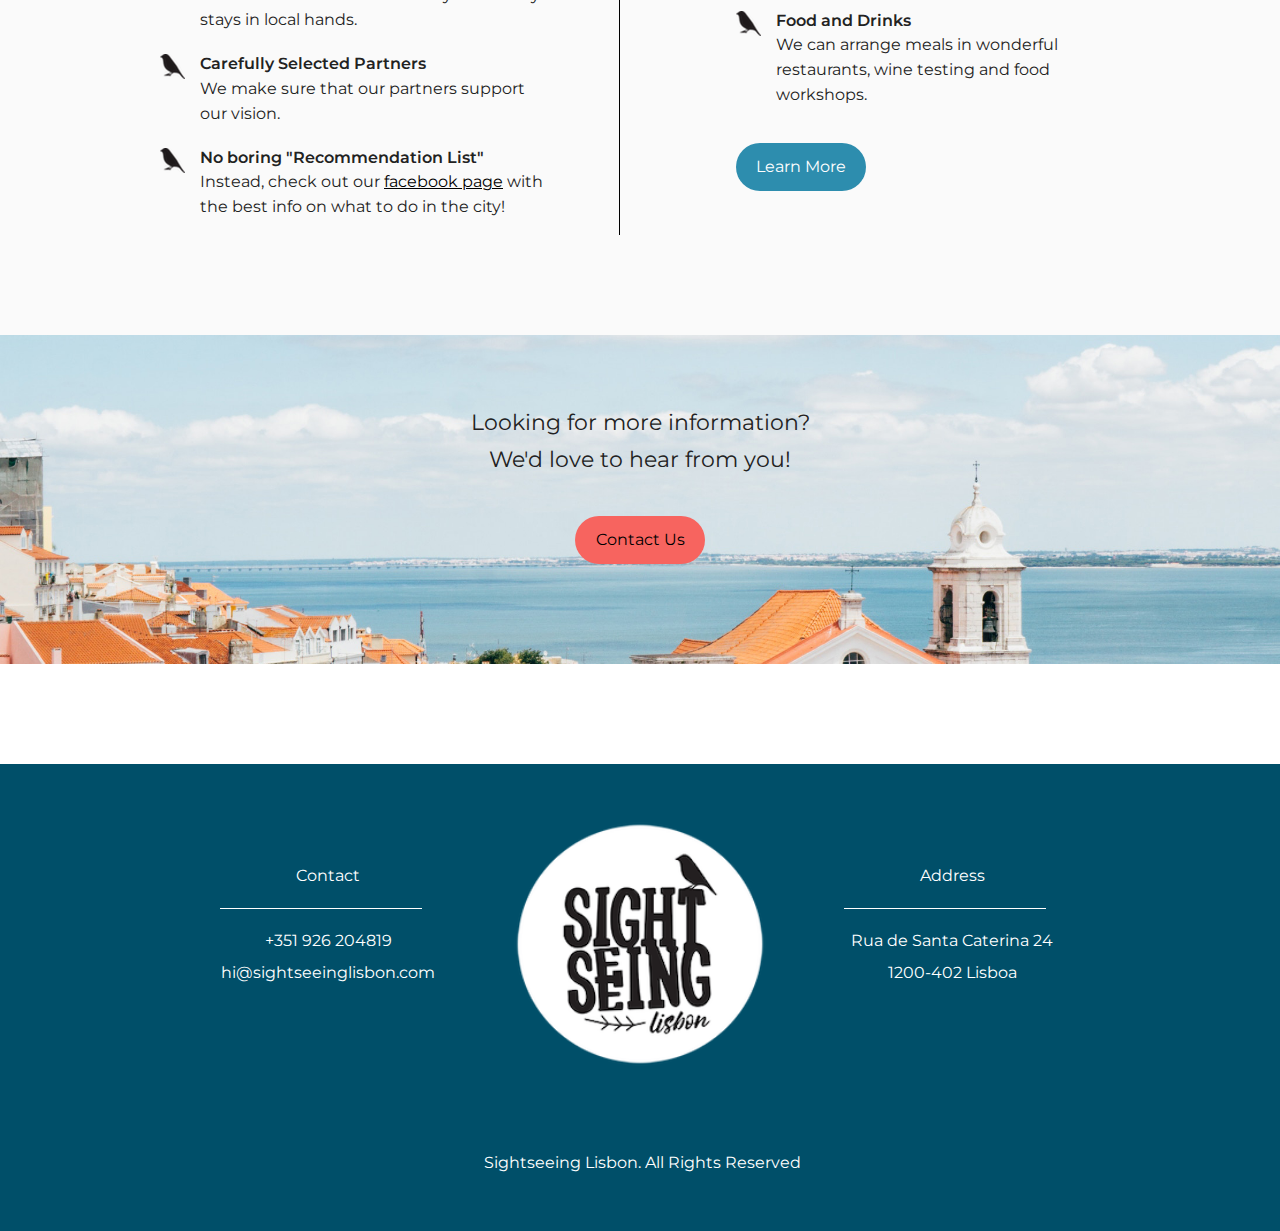
==== commit e88bd3ab: "finishing touches and bug fixes" ====
--- a/index.html
+++ b/index.html
@@ -96,11 +96,11 @@
       <ul class="about-features">
         <li class="bird-bullet">
           <h4>Authentic and Local Information</h4>
-          <p>We focus on past, present and future local culture</p>
+          <p>We focus on past, present and future local culture.</p>
         </li>
         <li class="bird-bullet">
           <h4></span>Small Groups</h4>
-          <p>We want you to see Lisbon through our eyes </p>
+          <p>We want you to see Lisbon through our eyes.</p>
         </li>
         <li class="bird-bullet">
           <h4></span>Support the Locals</h4>
@@ -121,16 +121,16 @@
       <div class="about-features">
         <div class="bird-bullet">
           <h4><span class="ssl-icon"></span>Tours and Experiences</h4>
-          <p>Chose from ready-made tours, like our street-art tour, hike to the christ or
-            request a tailor-made tour, fit to your preferences. </p>
+          <p>Choose from ready-made tours, like our Street-art Tour or Hike to the Christ. You can also
+            request a tailor-made tour, fit to your preferences.</p>
         </div>
         <div class="bird-bullet">
           <h4><span class="ssl-icon"></span>Accommodation</h4>
-          <p>We have trusted partnerships with hostels and hotels throughout Lisbon, that we know support our vision.   </p>
+          <p>We have trusted partnerships with hostels and hotels throughout Lisbon, that we know support our vision.</p>
         </div>
         <div class="bird-bullet">
           <h4><span class="ssl-icon"></span>Food and Drinks</h4>
-          <p>We can arrange meals in wonderful resturants, wine testing and food workshops. </p>
+          <p>We can arrange meals in wonderful restaurants, wine testing and food workshops.</p>
         </div>
       </div> <!-- end of about features -->
       <a href="services/index.html"><input type="button" class="more-button" value="Learn More"></a>
@@ -145,6 +145,7 @@
   </div>
 </section>
 
+
 <!-- Review Section (to be added later)
 
 <section class="review">
@@ -156,7 +157,7 @@
   </div>
 </section>
 
---> 
+-->
 
 </main>
 
--- a/css/main.css
+++ b/css/main.css
@@ -105,6 +105,14 @@
 
 /** General Styles **/
 
+/* added for chrome font weights to display correctly */
+html, body {
+    -webkit-font-smoothing: antialiased;
+    -moz-font-smoothing: antialiased;
+    -o-font-smoothing: antialiased;
+    -moz-osx-font-smoothing: grayscale;
+}
+
 html {
   font-size: 16px;
 }
@@ -270,7 +278,7 @@
 
 .dropdown-menu li {
   display:block;
-  padding: 10px;
+  padding: 10px 0;
 }
 
 .dropdown-menu a {
@@ -353,6 +361,9 @@
   margin-left: 47px;
 }
 
+footer .copyright {
+  font-size: .9em;
+}
 
 
 /* -------------------- Mobile Styles - Homepage -------------------- */
@@ -449,8 +460,13 @@
 /* Contac Us */
 
 .contact-us {
-  display: flex;
-  justify-content: center;
+  background: url("../img/contactus-background.jpg") center no-repeat;
+  background-size: cover;
+  display: flex;
+  justify-content: center;
+  /* remove when review section is added */
+  margin-bottom: 100px;
+
 }
 
 .contact-us .content-wrapper {
@@ -458,6 +474,7 @@
   align-items: center;
   flex-flow: column;
   text-align: center;
+  margin-top: 50px;
 }
 
 
@@ -507,6 +524,9 @@
   line-height: 2em;
 }
 
+.introduction h3 {
+  padding-bottom: 8px;
+}
   /* Top Section Services */
 
 .header-picture-services {
@@ -536,6 +556,7 @@
   justify-content: flex-start;
   align-items: flex-start;
   flex-direction: column;
+  margin-top: 20px;
 }
 
 .services figure {
@@ -546,6 +567,14 @@
   margin-top: 50px;
 }
 
+.services p {
+  margin-top: 0;
+}
+
+.services h3 {
+  margin-bottom: 5px;
+}
+
 /* Tours & Experiences */
 
 #tours-start {
@@ -593,6 +622,7 @@
   flex-direction: column;
   text-align: center;
   line-height: 2em;
+  margin: 30px 0;
 }
 
 .send-request h3 {
@@ -693,17 +723,24 @@
 }
 
 .contact-form .user-data input {
+  -webkit-appearance: none;
   width: 100%;
 }
 
 .contact-form textarea {
+  -webkit-appearance: none;
   width: 100%;
   height: 250px;
+  padding: 5px;
 }
 
 .contact-form .content-wrapper .form-button,
 .contact-form .content-wrapper h3 {
   text-align: center;
+}
+
+.g-recaptcha {
+  padding-top: 20px;
 }
 
 
@@ -839,6 +876,7 @@
 footer figure {
   display: flex;
   width: 30%;
+  height: 190px;
 }
 
 footer .content-wrapper .footer-content {
@@ -1008,7 +1046,7 @@
    /* Footer */
 
    footer figure {
-     width: 30%;
+     height: 280px;
    }
 
    footer .content-wrapper address {
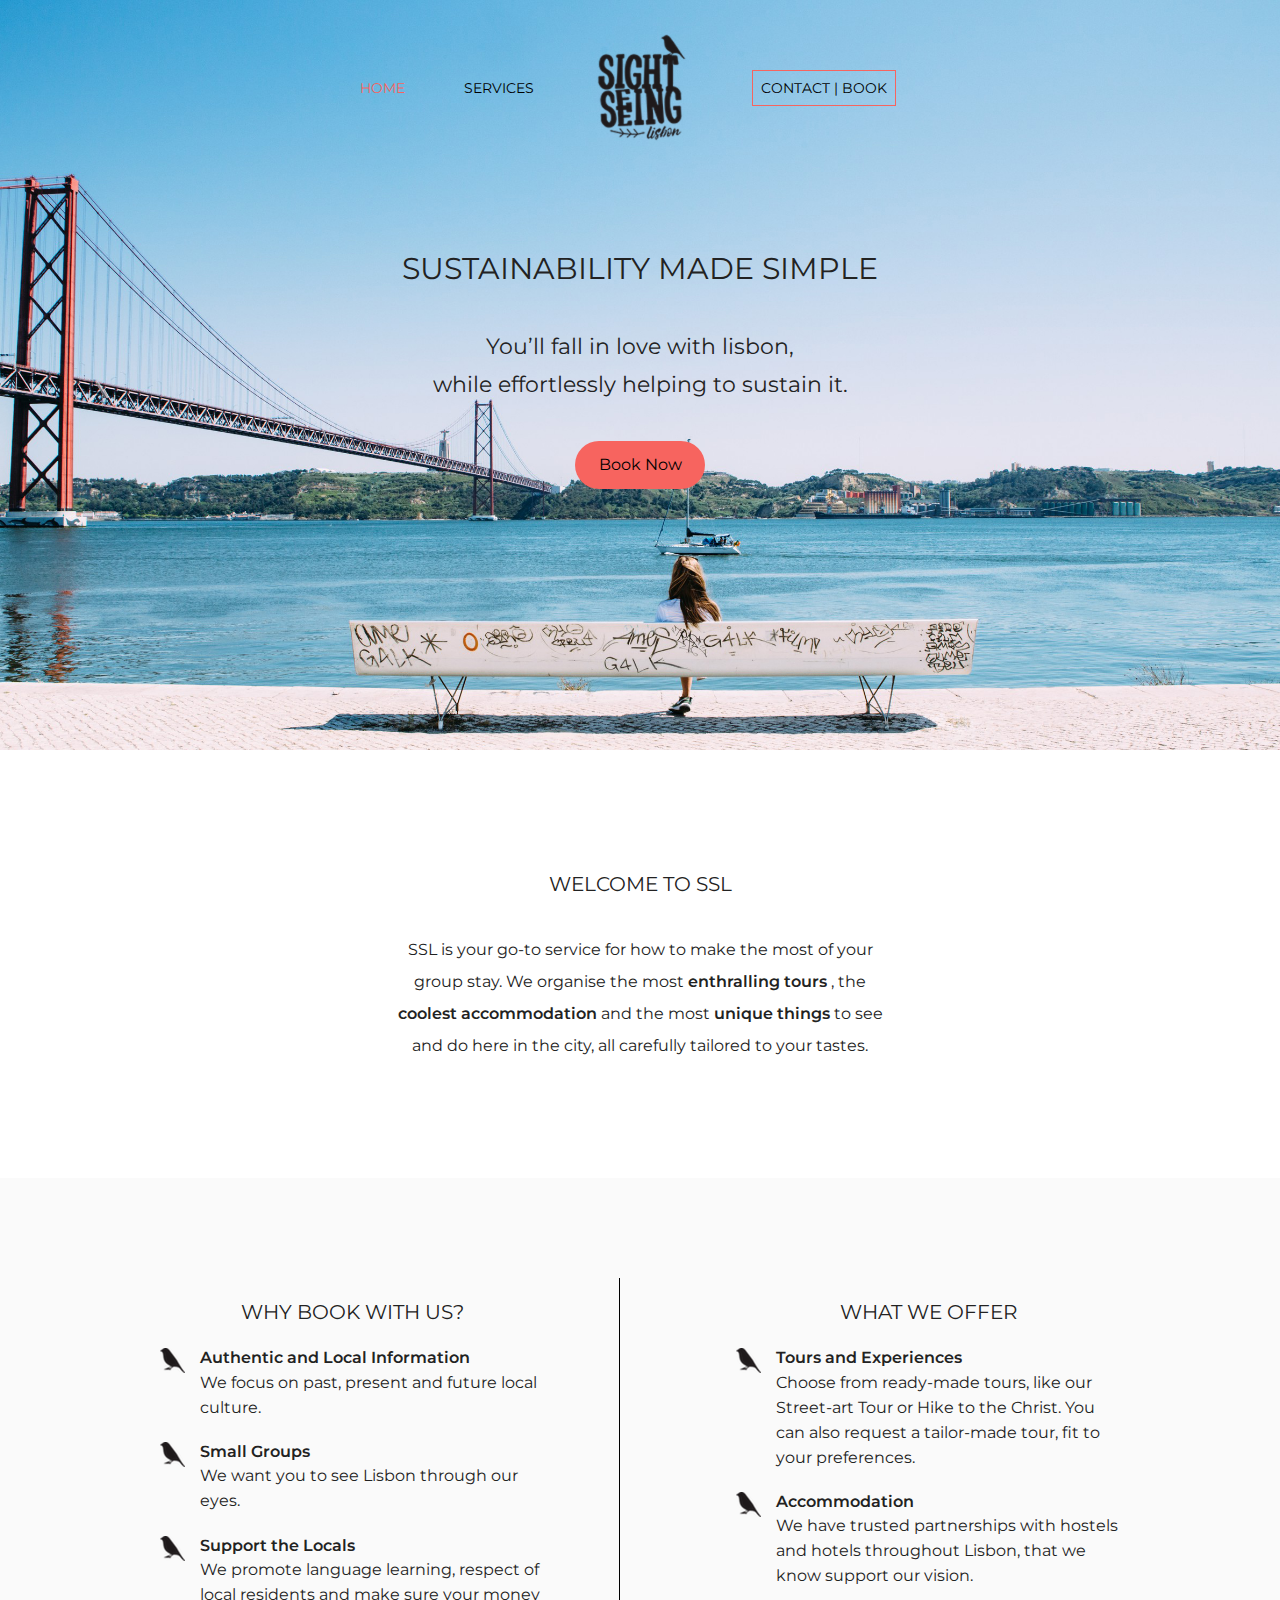
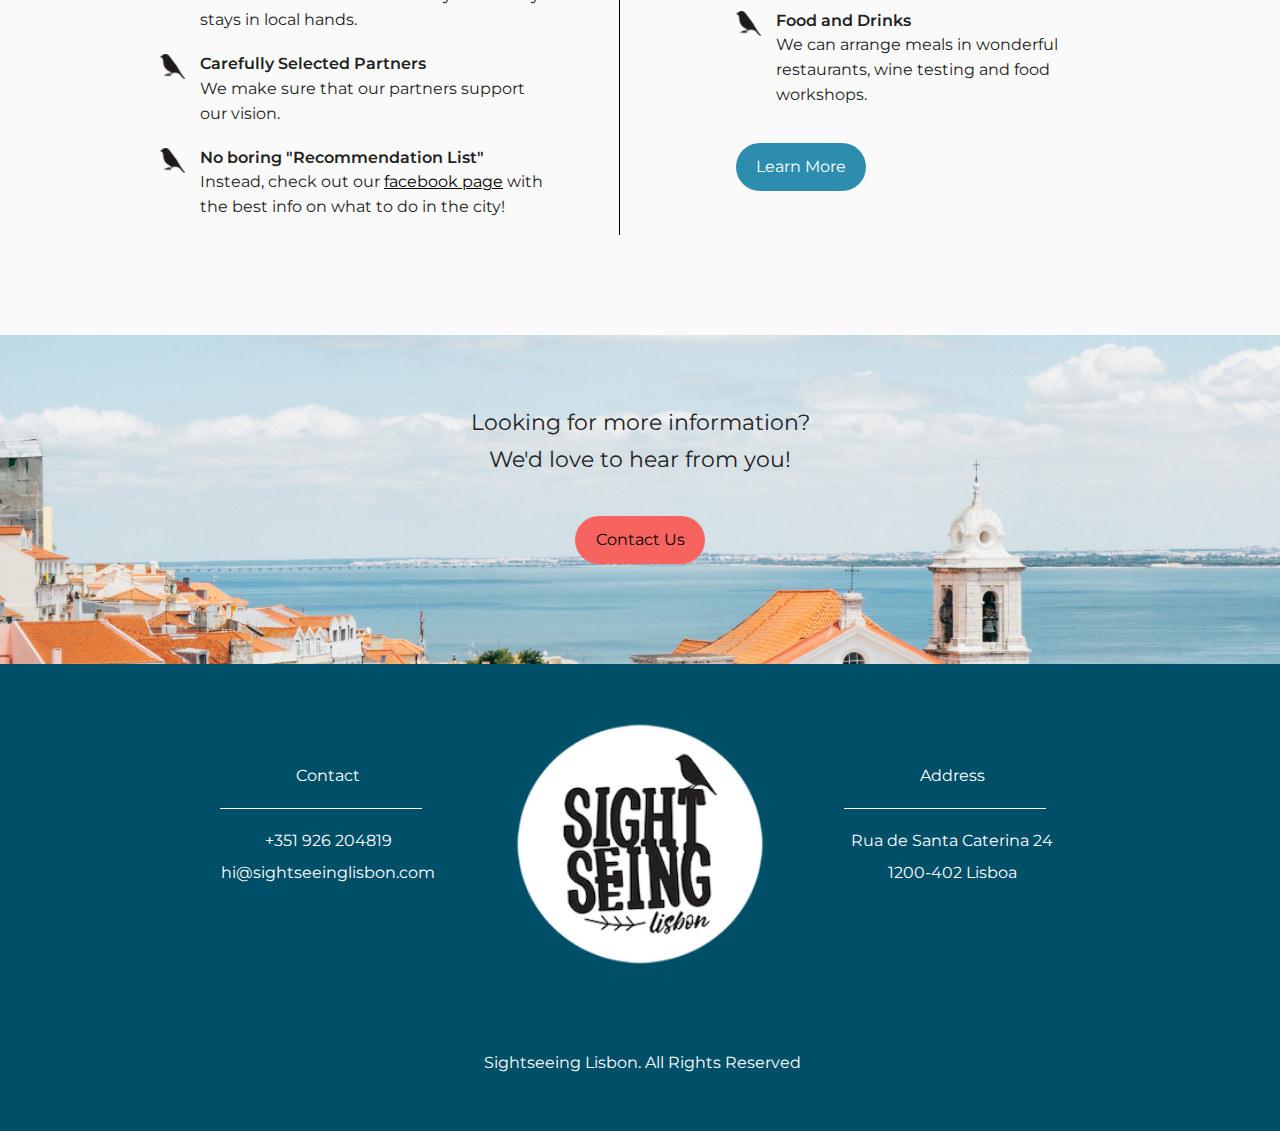
==== commit 0044e406: "some content changes" ====
--- a/index.html
+++ b/index.html
@@ -3,8 +3,8 @@
 
 <head>
   <meta charset="utf-8">
-  <title></title>
-  <meta name="description" content="">
+  <title>Sightseeing Lisbon | Sustainability made simple </title>
+  <meta name="description" content="SSL is your go-to service for how to make the most of your group stay. We organise the most enthralling tours , the coolest accommodation and the most unique things to see and do here in the city, all carefully tailored to your tastes. ">
   <meta name="viewport" content="width=device-width, initial-scale=1">
 
   <link rel="manifest" href="site.webmanifest">
@@ -68,7 +68,7 @@
 
     <div class="hero-content">
       <div class="content-wrapper">
-        <h1>Sustainable Tourism made simple </h1>
+        <h1>Sustainability made simple </h1>
         <h2> You’ll fall in love with lisbon, </br> while effortlessly helping to sustain it.</h2>
         <a href="contact/index.html"><input type="button" class="contact-button" value="Book Now"></a>
       </div>
@@ -99,11 +99,11 @@
           <p>We focus on past, present and future local culture.</p>
         </li>
         <li class="bird-bullet">
-          <h4></span>Small Groups</h4>
+          <h4>Small Groups</h4>
           <p>We want you to see Lisbon through our eyes.</p>
         </li>
         <li class="bird-bullet">
-          <h4></span>Support the Locals</h4>
+          <h4>Support the Locals</h4>
           <p>We promote language learning, respect of local residents and make sure your money stays in local hands. </p>
         </li>
         <li class="bird-bullet">
--- a/css/main.css
+++ b/css/main.css
@@ -122,10 +122,6 @@
   font-size: 1em;
 }
 
-ul {
-list-style-type:;
-}
-
 a {
  text-decoration: none;
  color: #000;
@@ -464,9 +460,6 @@
   background-size: cover;
   display: flex;
   justify-content: center;
-  /* remove when review section is added */
-  margin-bottom: 100px;
-
 }
 
 .contact-us .content-wrapper {
@@ -643,6 +636,10 @@
 
 .introduction .content-wrapper .contact-cta p {
   margin-bottom: 40px;
+}
+
+.introduction .content-wrapper .contact-cta a {
+  text-decoration: underline;
 }
 
 .introduction .content-wrapper .contact-instructions {
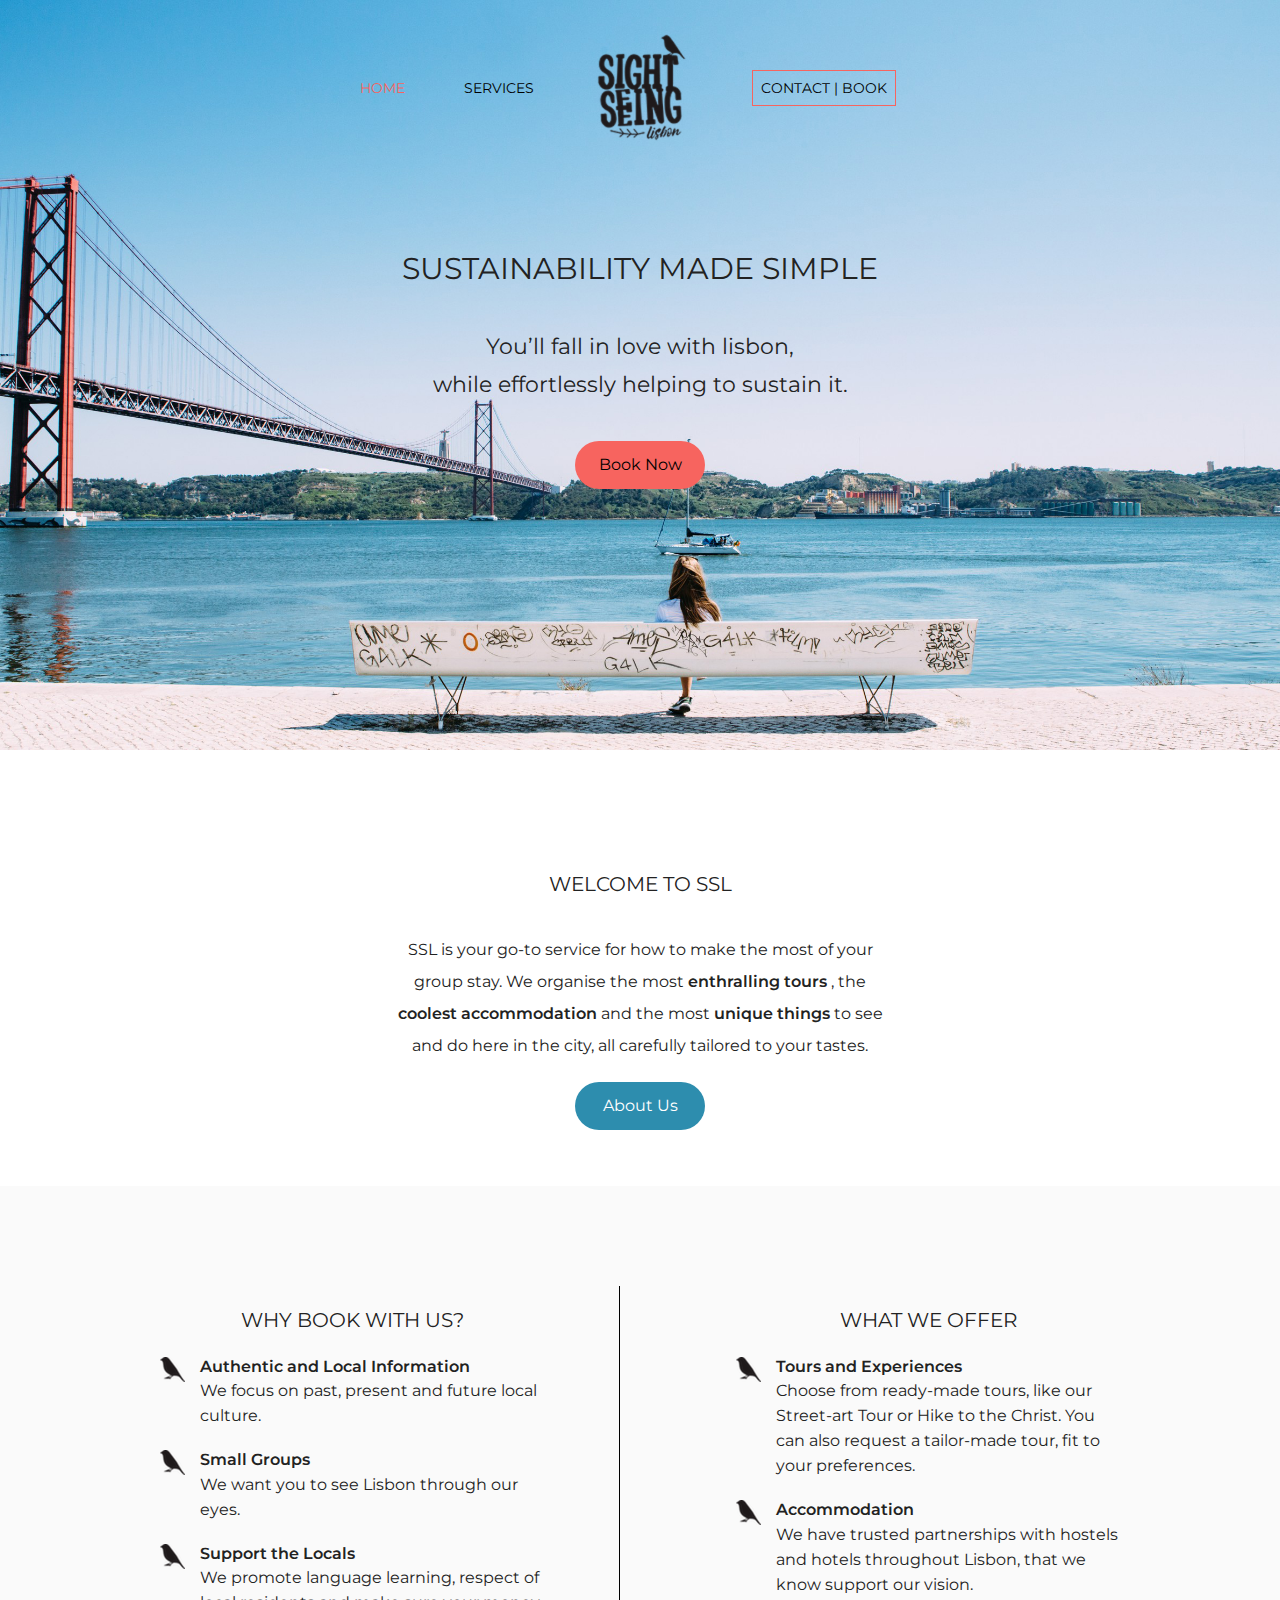
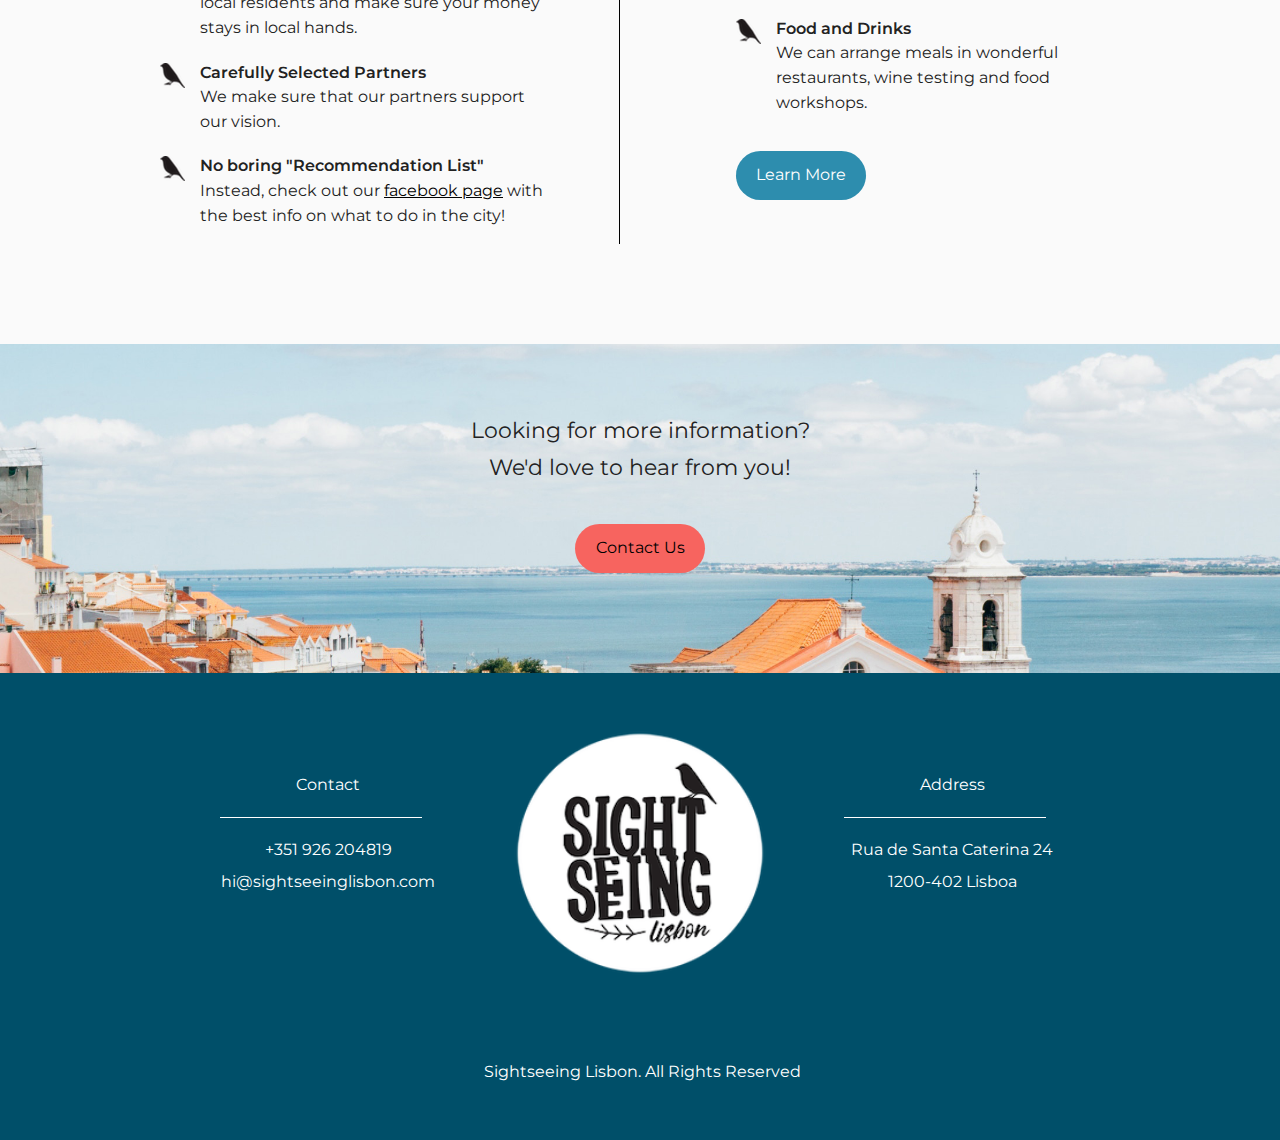
==== commit 5bd89ed6: "added about page" ====
--- a/index.html
+++ b/index.html
@@ -4,7 +4,7 @@
 <head>
   <meta charset="utf-8">
   <title>Sightseeing Lisbon | Sustainability made simple </title>
-  <meta name="description" content="SSL is your go-to service for how to make the most of your group stay. We organise the most enthralling tours , the coolest accommodation and the most unique things to see and do here in the city, all carefully tailored to your tastes. ">
+  <meta name="description" content="SSL is your go-to service for how to make the most of your group stay. We organise the most enthralling tours , the coolest accommodation and the most unique things to see and do here in the city, all carefully tailored to your tastes.">
   <meta name="viewport" content="width=device-width, initial-scale=1">
 
   <link rel="manifest" href="site.webmanifest">
@@ -85,7 +85,8 @@
       <p>SSL is your go-to service for how to make the most of your group stay.
       We organise the most <span> enthralling tours </span>, the <span> coolest accommodation </span>
       and the most <span> unique things </span> to see and do here in the city,
-      all carefully tailored to your tastes.
+      all carefully tailored to your tastes.<br>
+      <a href="about/index.html"><input type="button" class="more-button" value="About Us"></a>
   </div>
 </section>
 
--- a/css/main.css
+++ b/css/main.css
@@ -400,6 +400,7 @@
   align-items: center;
   flex-flow: row wrap;
   text-align: center;
+  margin-bottom: 40px;
 }
 
 .welcome p {
@@ -621,6 +622,35 @@
 .send-request h3 {
   text-transform: none;
 }
+
+/* ==========================================================================
+    About Page
+  ========================================================================== */
+
+  .header-picture-about {
+    background: url("../img/about-background.png") center no-repeat;
+    background-size: cover;
+    height: 520px;
+  }
+
+.introduction-about .content-wrapper {
+  margin-bottom: 0;
+}
+.about-ssl .content-wrapper {
+  width: 80%;
+  margin: 0 auto;
+}
+
+.about-ssl p span {
+  font-weight: 600;
+}
+
+.about-ssl .about-contact-button {
+  text-align: center;
+  margin: 0 auto;
+  margin-bottom: 40px;
+}
+
 
   /* ==========================================================================
     Contact Page
@@ -842,7 +872,7 @@
 }
 
 .content-wrapper {
-  max-width: 640px;
+  max-width: 740px;
   margin: 100px 0;
 }
 
@@ -959,9 +989,6 @@
 .tours .content-wrapper .tour-description {
   width: 50%;
 }
-
-
-
 
 /* ==========================================================================
   Contact Page
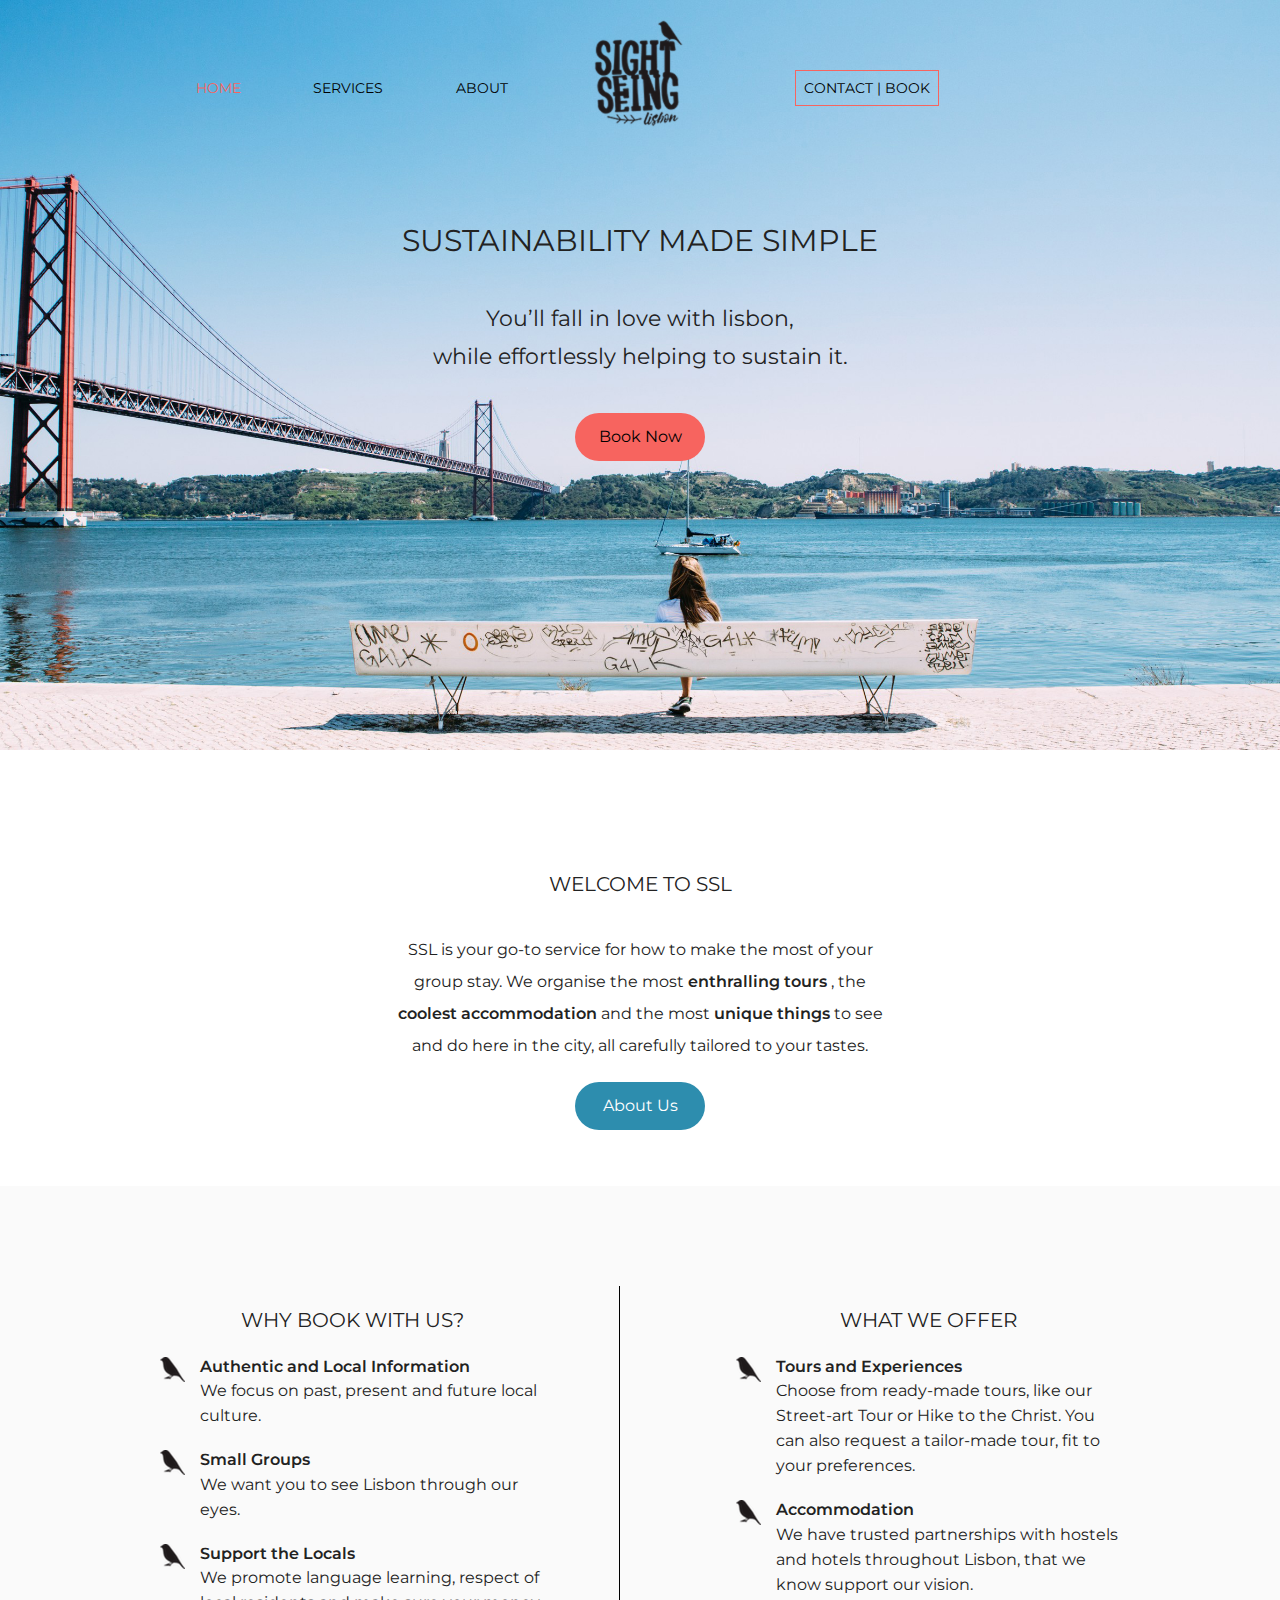
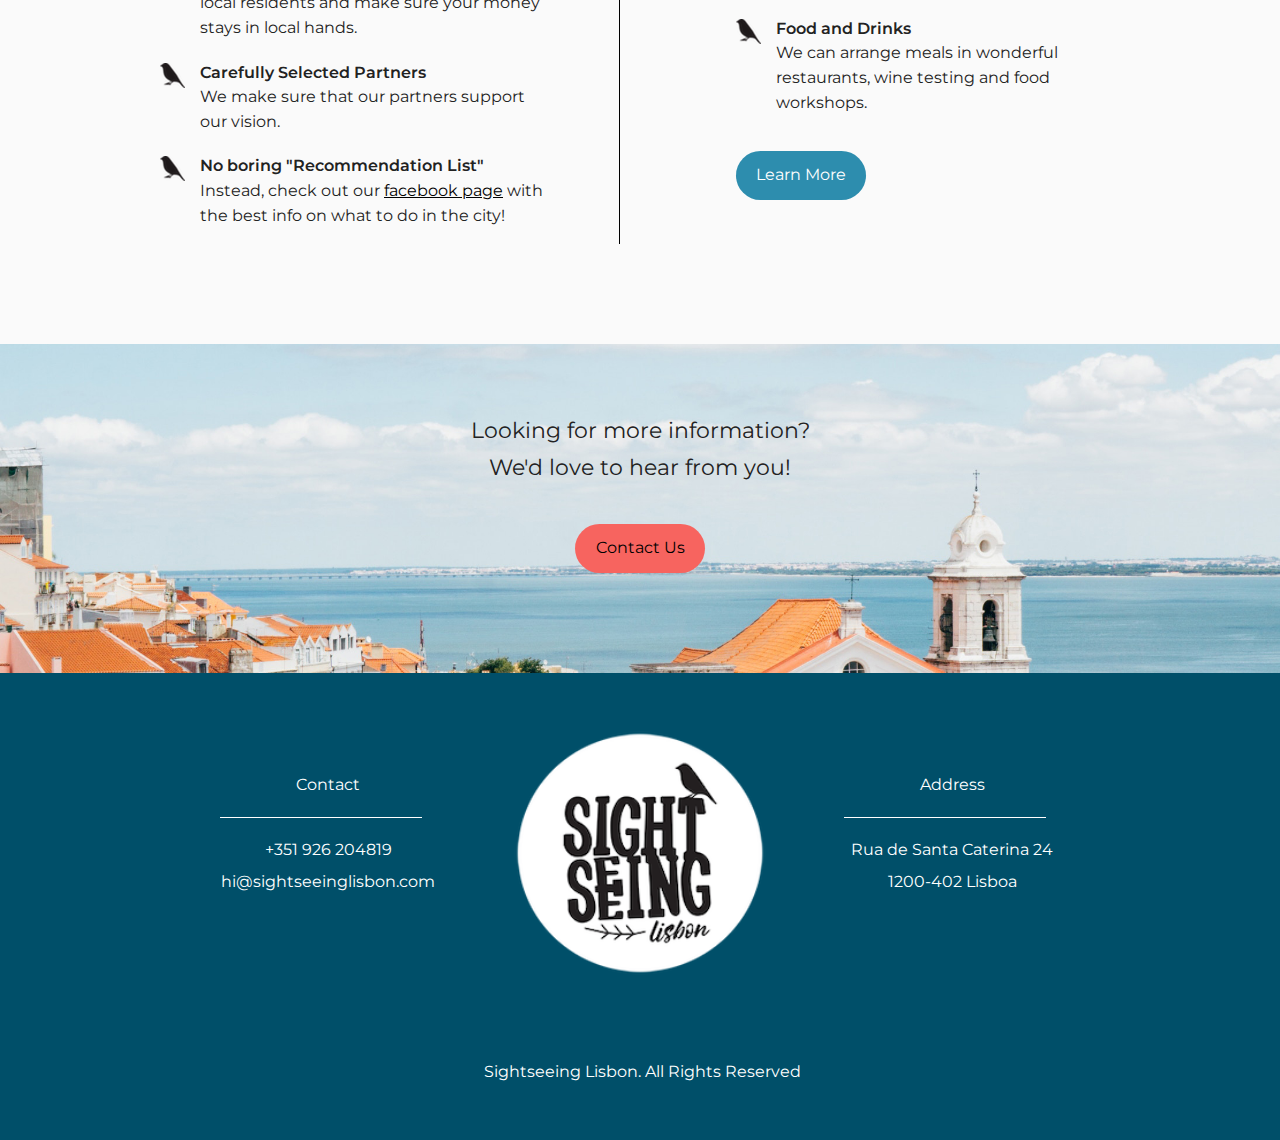
==== commit d9677547: "added About to Navigation" ====
--- a/index.html
+++ b/index.html
@@ -6,7 +6,6 @@
   <title>Sightseeing Lisbon | Sustainability made simple </title>
   <meta name="description" content="SSL is your go-to service for how to make the most of your group stay. We organise the most enthralling tours , the coolest accommodation and the most unique things to see and do here in the city, all carefully tailored to your tastes.">
   <meta name="viewport" content="width=device-width, initial-scale=1">
-
   <link rel="manifest" href="site.webmanifest">
   <link rel="apple-touch-icon" href="icon.png">
   <!-- Place favicon.ico in the root directory -->
@@ -55,12 +54,22 @@
     <header class="desktop-header">
       <div class="content-wrapper">
       <nav>
-        <ul>
-          <li class="active"><a href="index.html">Home</a></li>
-          <li><a href="services/index.html">Services</a></li>
-          <li><a href="index.html"><img src="img/logo.png" alt="sightseeing-lisbon-logo"></a></li>
-          <li class="contact-book"><a href="contact/index.html">Contact | Book</a></li>
-          <li class="social-icons"><a href="https://www.facebook.com/SSLisbon/" target="_blank"><i class="fab fa-facebook-square"></i></a> <a href="https://www.instagram.com/sightseeing_lisbon/" target="_blank"><i class="fab fa-instagram"></i></a></li>
+          <div class="nav-left">
+            <ul>
+              <li class="active"><a href="index.html">Home</a></li>
+              <li><a href="services/index.html">Services</a></li>
+              <li><a href="about/index.html">About</a></li>
+            </ul>
+          </div>
+          <div class="nav-logo">
+            <a href="index.html"><img src="img/logo.png" alt="sightseeing-lisbon-logo"></a>
+          </div>
+          <div class="nav-right">
+            <ul>
+              <li class="contact-book"><a href="contact/index.html">Contact | Book</a></li>
+              <li class="social-icons"><a href="https://www.facebook.com/SSLisbon/" target="_blank"><i class="fab fa-facebook-square"></i></a> <a href="https://www.instagram.com/sightseeing_lisbon/" target="_blank"><i class="fab fa-instagram"></i></a></li>
+            </ul>
+          </div>
         </ul>
       </nav>
     </div>
--- a/css/main.css
+++ b/css/main.css
@@ -881,29 +881,41 @@
   justify-content: center;
 }
 
-.desktop-header .content-wrapper {
-  margin: 65px 0 30px 0;
-}
-
-.desktop-header .content-wrapper nav ul {
-  list-style-type: none;
-  display: flex;
-  justify-content: space-between;
-}
-
-.contact-book a {
-  padding: 8px;
-}
-
 .desktop-header img{
   width: 100px;
   margin-top: -50px;
 }
 
+.desktop-header .content-wrapper {
+  margin: 65px 0 30px 0;
+}
+
+
+.desktop-header .content-wrapper nav {
+  display: flex;
+  justify-content: space-between;
+}
+
+.desktop-header ul {
+  padding: 0;
+  list-style-type: none;
+  display: flex;
+  justify-content: space-around;
+}
+
+.desktop-header .nav-left,
+.desktop-header .nav-right {
+  width: 40%;
+}
+
+.contact-book a {
+  padding: 8px;
+}
+
+
 footer figure {
   display: flex;
   width: 30%;
-  height: 190px;
 }
 
 footer .content-wrapper .footer-content {
@@ -1059,9 +1071,6 @@
 
    /*Header*/
 
-   .desktop-header .content-wrapper {
-     width: 50%;
-   }
 
    header figure {
      width: 15%;
